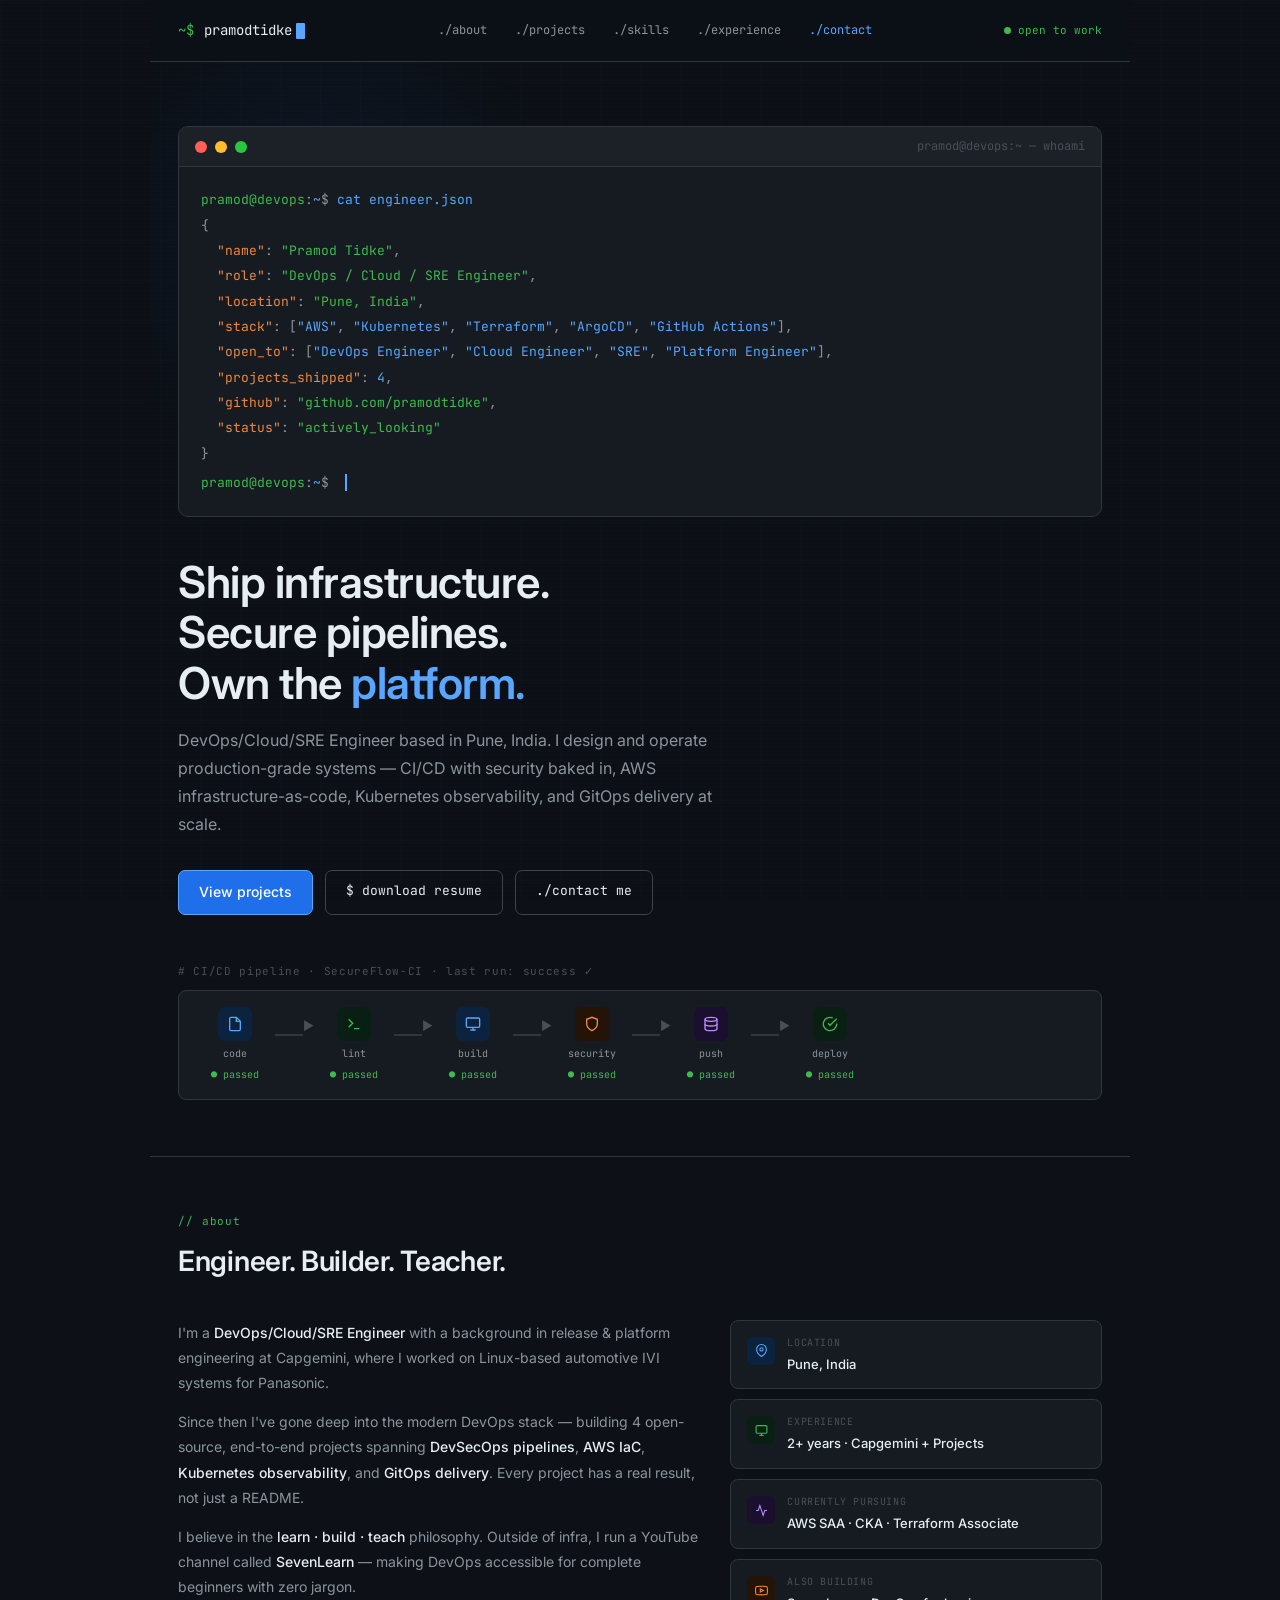
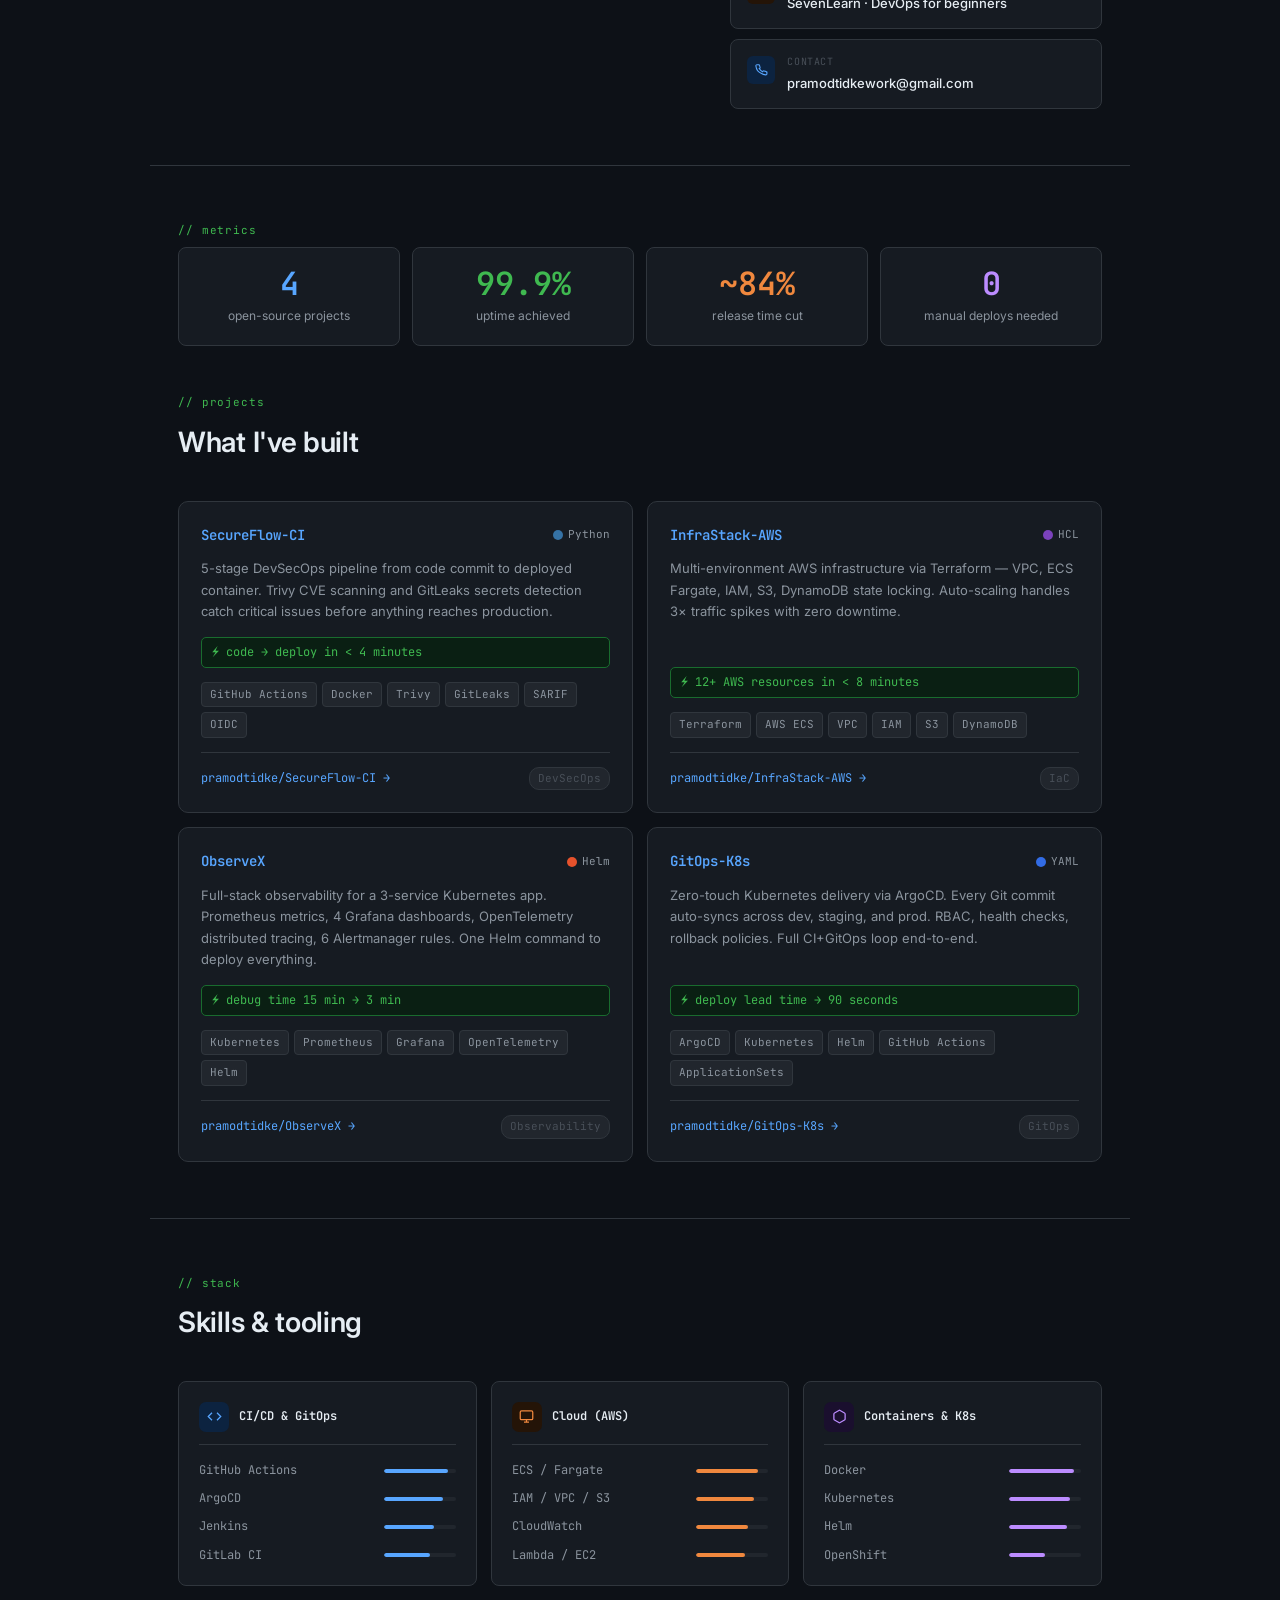
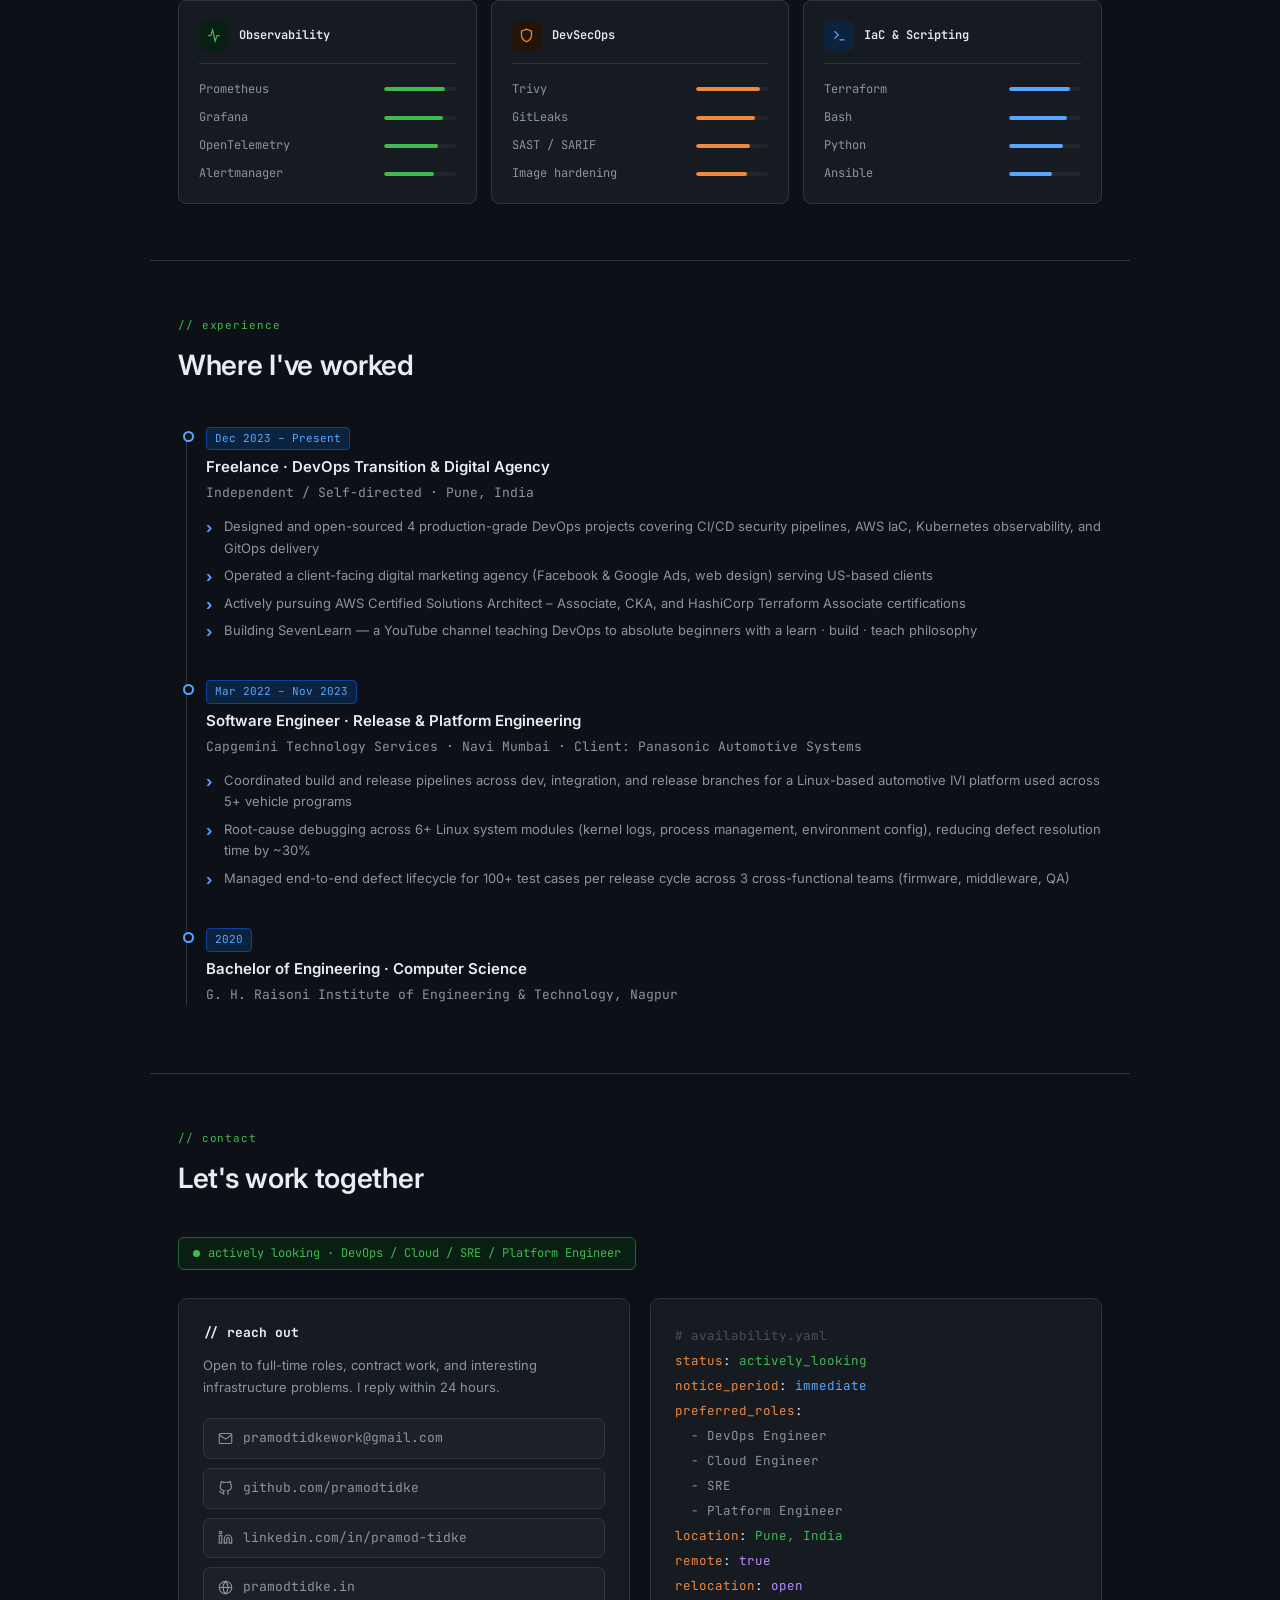
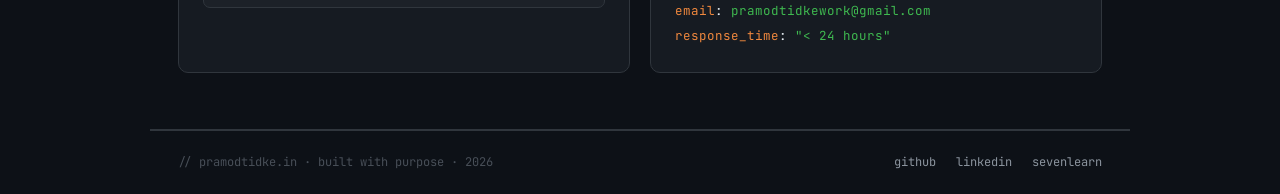
==== index.html @ 61c963f6 "first commit" ====
<!DOCTYPE html>
<html lang="en">
<head>
<meta charset="UTF-8"/>
<meta name="viewport" content="width=device-width, initial-scale=1.0"/>
<title>Pramod Tidke · DevOps / Cloud / SRE Engineer</title>
<meta name="description" content="DevOps Engineer based in Pune, India. Building production-grade CI/CD pipelines, AWS infrastructure, Kubernetes platforms, and GitOps delivery systems."/>
<meta property="og:title" content="Pramod Tidke · DevOps / Cloud / SRE Engineer"/>
<meta property="og:description" content="4 open-source projects. AWS · Kubernetes · Terraform · GitHub Actions · ArgoCD."/>
<meta property="og:url" content="https://pramodtidke.in"/>
<link rel="preconnect" href="https://fonts.googleapis.com"/>
<link rel="preconnect" href="https://fonts.gstatic.com" crossorigin/>
<link href="https://fonts.googleapis.com/css2?family=JetBrains+Mono:ital,wght@0,300;0,400;0,500;0,600;0,700;1,400&family=Inter:wght@300;400;500;600&display=swap" rel="stylesheet"/>
<style>
:root {
  --bg:       #0D1117;
  --bg2:      #161B22;
  --bg3:      #1C2128;
  --bg4:      #21262D;
  --bg5:      #2D333B;
  --border:   #30363D;
  --border2:  #3D444D;
  --border3:  #484F58;
  --text:     #E6EDF3;
  --text2:    #8B949E;
  --text3:    #484F58;
  --blue:     #58A6FF;
  --blue2:    #1F6FEB;
  --blue3:    #0D419D;
  --blue-bg:  #0C2340;
  --green:    #3FB950;
  --green2:   #196C2E;
  --green-bg: #0A1F13;
  --orange:   #F0883E;
  --orange2:  #B46617;
  --orange-bg:#241407;
  --purple:   #BC8CFF;
  --purple2:  #6E40C9;
  --purple-bg:#1A0F2E;
  --red:      #F85149;
  --mono: 'JetBrains Mono', monospace;
  --sans: 'Inter', sans-serif;
}

*, *::before, *::after { box-sizing: border-box; margin: 0; padding: 0; }

html { scroll-behavior: smooth; }

body {
  font-family: var(--sans);
  background: var(--bg);
  color: var(--text);
  line-height: 1.6;
  overflow-x: hidden;
}

/* ── SCROLLBAR ── */
::-webkit-scrollbar { width: 6px; }
::-webkit-scrollbar-track { background: var(--bg); }
::-webkit-scrollbar-thumb { background: var(--border2); border-radius: 3px; }

/* ── GRID NOISE OVERLAY ── */
body::before {
  content: '';
  position: fixed;
  inset: 0;
  background-image:
    linear-gradient(rgba(88,166,255,0.02) 1px, transparent 1px),
    linear-gradient(90deg, rgba(88,166,255,0.02) 1px, transparent 1px);
  background-size: 40px 40px;
  pointer-events: none;
  z-index: 0;
}

/* ── SCANLINES ── */
body::after {
  content: '';
  position: fixed;
  inset: 0;
  background: repeating-linear-gradient(
    0deg,
    transparent,
    transparent 2px,
    rgba(0,0,0,0.03) 2px,
    rgba(0,0,0,0.03) 4px
  );
  pointer-events: none;
  z-index: 0;
}

.site {
  max-width: 980px;
  margin: 0 auto;
  position: relative;
  z-index: 1;
}

/* ══════════════════════════════════
   NAV
══════════════════════════════════ */
.nav {
  display: flex;
  justify-content: space-between;
  align-items: center;
  padding: 14px 28px;
  border-bottom: 1px solid var(--border);
  background: rgba(13,17,23,0.92);
  backdrop-filter: blur(12px);
  position: sticky;
  top: 0;
  z-index: 100;
}

.nav-logo {
  font-family: var(--mono);
  font-size: 14px;
  color: var(--text);
  display: flex;
  align-items: center;
  gap: 2px;
}
.nav-logo .prompt { color: var(--green); }
.nav-logo .cursor {
  display: inline-block;
  width: 9px; height: 16px;
  background: var(--blue);
  animation: blink 1.1s step-end infinite;
  margin-left: 2px;
  border-radius: 1px;
}
@keyframes blink { 0%,100%{opacity:1} 50%{opacity:0} }

.nav-links { display: flex; gap: 2px; }
.nav-link {
  font-family: var(--mono);
  font-size: 12px;
  color: var(--text2);
  padding: 6px 12px;
  border-radius: 6px;
  text-decoration: none;
  border: 1px solid transparent;
  transition: all 0.2s;
}
.nav-link:hover { color: var(--text); border-color: var(--border); background: var(--bg3); }

.nav-status {
  display: flex;
  align-items: center;
  gap: 7px;
  font-family: var(--mono);
  font-size: 11px;
  color: var(--green);
}
.status-dot {
  width: 7px; height: 7px;
  border-radius: 50%;
  background: var(--green);
  animation: pulse-green 2s ease-in-out infinite;
}
@keyframes pulse-green {
  0%,100% { box-shadow: 0 0 0 0 rgba(63,185,80,0.5); }
  50% { box-shadow: 0 0 0 5px rgba(63,185,80,0); }
}

/* ══════════════════════════════════
   HERO
══════════════════════════════════ */
.hero {
  padding: 64px 28px 56px;
  border-bottom: 1px solid var(--border);
  position: relative;
  overflow: hidden;
}

/* Glow blob behind hero */
.hero::before {
  content: '';
  position: absolute;
  top: -80px; left: -80px;
  width: 500px; height: 500px;
  background: radial-gradient(circle, rgba(31,111,235,0.07) 0%, transparent 70%);
  pointer-events: none;
}

.hero-terminal {
  background: var(--bg2);
  border: 1px solid var(--border);
  border-radius: 10px;
  margin-bottom: 40px;
  overflow: hidden;
  opacity: 0;
  transform: translateY(20px);
  animation: fade-up 0.6s ease 0.2s forwards;
}
.terminal-bar {
  display: flex;
  align-items: center;
  gap: 8px;
  padding: 10px 16px;
  background: var(--bg3);
  border-bottom: 1px solid var(--border);
  user-select: none;
}
.t-dot { width: 12px; height: 12px; border-radius: 50%; }
.terminal-title {
  font-family: var(--mono);
  font-size: 12px;
  color: var(--text3);
  margin-left: auto;
}
.terminal-body {
  padding: 20px 22px;
  font-family: var(--mono);
  font-size: 13px;
  line-height: 1.95;
}
.t-line { opacity: 0; animation: type-in 0.01s ease forwards; }
.t-prompt { color: var(--green); }
.t-cmd    { color: var(--blue); }
.t-key    { color: var(--orange); }
.t-val    { color: var(--purple); }
.t-str    { color: var(--green); }
.t-str2   { color: var(--blue); }
.t-brace  { color: var(--text2); }
.t-comment{ color: var(--text3); }

@keyframes type-in { to { opacity: 1; } }

/* stagger each terminal line */
.t-line:nth-child(1)  { animation-delay: 0.8s; }
.t-line:nth-child(2)  { animation-delay: 1.0s; }
.t-line:nth-child(3)  { animation-delay: 1.15s; }
.t-line:nth-child(4)  { animation-delay: 1.3s; }
.t-line:nth-child(5)  { animation-delay: 1.45s; }
.t-line:nth-child(6)  { animation-delay: 1.6s; }
.t-line:nth-child(7)  { animation-delay: 1.75s; }
.t-line:nth-child(8)  { animation-delay: 1.9s; }
.t-line:nth-child(9)  { animation-delay: 2.05s; }
.t-line:nth-child(10) { animation-delay: 2.2s; }
.t-line:nth-child(11) { animation-delay: 2.35s; }
.t-line:nth-child(12) { animation-delay: 2.5s; }
.t-line:nth-child(13) { animation-delay: 2.65s; }

.hero-headline {
  font-size: 44px;
  font-weight: 600;
  line-height: 1.15;
  margin-bottom: 18px;
  color: var(--text);
  opacity: 0;
  transform: translateY(16px);
  animation: fade-up 0.6s ease 0.5s forwards;
  letter-spacing: -0.5px;
}
.hero-headline .hl { color: var(--blue); }
.hero-headline .hl2 { color: var(--green); }

.hero-sub {
  font-size: 16px;
  color: var(--text2);
  max-width: 540px;
  margin-bottom: 32px;
  line-height: 1.75;
  opacity: 0;
  animation: fade-up 0.6s ease 0.7s forwards;
}

.hero-btns {
  display: flex;
  gap: 12px;
  flex-wrap: wrap;
  margin-bottom: 48px;
  opacity: 0;
  animation: fade-up 0.6s ease 0.9s forwards;
}
.btn-primary {
  background: var(--blue2);
  color: #fff;
  border: 1px solid var(--blue);
  padding: 10px 20px;
  border-radius: 7px;
  font-size: 14px;
  font-weight: 500;
  cursor: pointer;
  transition: all 0.2s;
  text-decoration: none;
  font-family: var(--sans);
}
.btn-primary:hover { background: #388BFD; transform: translateY(-1px); }

.btn-outline {
  background: transparent;
  color: var(--text);
  border: 1px solid var(--border2);
  padding: 10px 20px;
  border-radius: 7px;
  font-size: 13px;
  cursor: pointer;
  font-family: var(--mono);
  transition: all 0.2s;
  text-decoration: none;
}
.btn-outline:hover { border-color: var(--blue); color: var(--blue); transform: translateY(-1px); }

/* ── PIPELINE ANIMATION ── */
.pipeline-wrap {
  opacity: 0;
  animation: fade-up 0.6s ease 1.1s forwards;
}
.pipeline-label {
  font-family: var(--mono);
  font-size: 11px;
  color: var(--text3);
  margin-bottom: 10px;
  letter-spacing: 0.06em;
}
.pipeline {
  display: flex;
  align-items: center;
  background: var(--bg2);
  border: 1px solid var(--border);
  border-radius: 8px;
  padding: 16px 20px;
  overflow-x: auto;
  gap: 0;
}
.pipe-stage {
  display: flex;
  flex-direction: column;
  align-items: center;
  gap: 5px;
  min-width: 72px;
}
.pipe-icon {
  width: 34px; height: 34px;
  border-radius: 7px;
  display: flex;
  align-items: center;
  justify-content: center;
  position: relative;
}
.pipe-icon svg { width: 16px; height: 16px; }
.pipe-label { font-size: 10px; color: var(--text2); font-family: var(--mono); }
.pipe-status { font-size: 10px; font-family: var(--mono); }
.s-pass { color: var(--green); }
.s-run  { color: var(--orange); }

.pipe-connector {
  display: flex;
  align-items: center;
  padding-bottom: 20px;
  padding: 0 4px 20px;
  flex-shrink: 0;
}
.pipe-line {
  height: 2px;
  width: 28px;
  background: var(--border);
  position: relative;
  overflow: hidden;
}
.pipe-line::after {
  content: '';
  position: absolute;
  inset: 0;
  background: linear-gradient(90deg, transparent, var(--green), transparent);
  transform: translateX(-100%);
  animation: flow 2.5s ease-in-out infinite;
}
.pipe-line:nth-child(1)::after { animation-delay: 0s; }
@keyframes flow { 0%{transform:translateX(-100%)} 100%{transform:translateX(100%)} }

.pipe-arrow {
  color: var(--text3);
  font-size: 12px;
  flex-shrink: 0;
  padding-bottom: 20px;
}

/* ══════════════════════════════════
   SECTIONS
══════════════════════════════════ */
.section {
  padding: 56px 28px;
  border-bottom: 1px solid var(--border);
}

.section-eyebrow {
  font-family: var(--mono);
  font-size: 11px;
  color: var(--green);
  margin-bottom: 8px;
  letter-spacing: 0.08em;
}
.section-title {
  font-size: 28px;
  font-weight: 600;
  color: var(--text);
  margin-bottom: 36px;
  letter-spacing: -0.3px;
}

/* ── REVEAL ANIMATION ── */
.reveal {
  opacity: 0;
  transform: translateY(24px);
  transition: opacity 0.55s ease, transform 0.55s ease;
}
.reveal.visible {
  opacity: 1;
  transform: none;
}
.reveal-delay-1 { transition-delay: 0.08s; }
.reveal-delay-2 { transition-delay: 0.16s; }
.reveal-delay-3 { transition-delay: 0.24s; }
.reveal-delay-4 { transition-delay: 0.32s; }

/* ══════════════════════════════════
   STATS
══════════════════════════════════ */
.infra-stats {
  display: grid;
  grid-template-columns: repeat(4,1fr);
  gap: 12px;
  margin-bottom: 48px;
}
.istat {
  background: var(--bg2);
  border: 1px solid var(--border);
  border-radius: 8px;
  padding: 20px 16px;
  text-align: center;
  transition: border-color 0.2s, transform 0.2s;
  cursor: default;
}
.istat:hover { border-color: var(--border2); transform: translateY(-2px); }
.istat-num {
  font-family: var(--mono);
  font-size: 32px;
  font-weight: 600;
  color: var(--blue);
  display: block;
  line-height: 1;
  margin-bottom: 6px;
}
.istat-label {
  font-size: 12px;
  color: var(--text2);
}

/* ══════════════════════════════════
   PROJECTS
══════════════════════════════════ */
.projects-grid {
  display: grid;
  grid-template-columns: 1fr 1fr;
  gap: 14px;
}
.proj-card {
  background: var(--bg2);
  border: 1px solid var(--border);
  border-radius: 10px;
  padding: 22px;
  transition: border-color 0.2s, transform 0.2s, background 0.2s;
  display: flex;
  flex-direction: column;
  position: relative;
  overflow: hidden;
}
.proj-card::before {
  content: '';
  position: absolute;
  top: 0; left: 0; right: 0;
  height: 2px;
  background: linear-gradient(90deg, var(--blue2), var(--blue));
  transform: scaleX(0);
  transform-origin: left;
  transition: transform 0.3s ease;
}
.proj-card:hover { border-color: var(--border2); transform: translateY(-3px); background: var(--bg3); }
.proj-card:hover::before { transform: scaleX(1); }

.proj-header {
  display: flex;
  justify-content: space-between;
  align-items: center;
  margin-bottom: 12px;
}
.proj-name {
  font-family: var(--mono);
  font-size: 14px;
  font-weight: 600;
  color: var(--blue);
}
.proj-lang {
  display: flex;
  align-items: center;
  gap: 5px;
  font-size: 11px;
  color: var(--text2);
  font-family: var(--mono);
}
.lang-dot { width: 10px; height: 10px; border-radius: 50%; }

.proj-desc {
  font-size: 13px;
  color: var(--text2);
  line-height: 1.65;
  margin-bottom: 14px;
  flex: 1;
}
.proj-metric {
  font-family: var(--mono);
  font-size: 12px;
  color: var(--green);
  background: var(--green-bg);
  padding: 5px 10px;
  border-radius: 5px;
  display: inline-block;
  margin-bottom: 14px;
  border: 1px solid var(--green2);
}
.proj-tags {
  display: flex;
  flex-wrap: wrap;
  gap: 5px;
  margin-bottom: 14px;
}
.proj-tag {
  font-size: 11px;
  color: var(--text2);
  background: var(--bg4);
  padding: 3px 8px;
  border-radius: 4px;
  border: 1px solid var(--border);
  font-family: var(--mono);
  transition: border-color 0.15s, color 0.15s;
}
.proj-card:hover .proj-tag { border-color: var(--border2); }

.proj-footer {
  display: flex;
  justify-content: space-between;
  align-items: center;
  padding-top: 14px;
  border-top: 1px solid var(--border);
  margin-top: auto;
}
.proj-link {
  font-size: 12px;
  color: var(--blue);
  text-decoration: none;
  font-family: var(--mono);
  transition: color 0.15s;
}
.proj-link:hover { color: #79C0FF; }
.proj-badge {
  font-size: 11px;
  color: var(--text3);
  font-family: var(--mono);
  background: var(--bg4);
  padding: 2px 8px;
  border-radius: 10px;
  border: 1px solid var(--border);
}

/* ══════════════════════════════════
   SKILLS
══════════════════════════════════ */
.skills-grid {
  display: grid;
  grid-template-columns: repeat(3, 1fr);
  gap: 14px;
}
.skill-cat {
  background: var(--bg2);
  border: 1px solid var(--border);
  border-radius: 8px;
  padding: 20px;
  transition: border-color 0.2s;
}
.skill-cat:hover { border-color: var(--border2); }

.skill-cat-header {
  display: flex;
  align-items: center;
  gap: 10px;
  margin-bottom: 16px;
  padding-bottom: 12px;
  border-bottom: 1px solid var(--border);
}
.skill-cat-icon {
  width: 30px; height: 30px;
  border-radius: 7px;
  display: flex;
  align-items: center;
  justify-content: center;
  flex-shrink: 0;
}
.skill-cat-icon svg { width: 15px; height: 15px; }
.skill-cat-name {
  font-family: var(--mono);
  font-size: 12px;
  font-weight: 600;
  color: var(--text);
}

.skill-items { display: flex; flex-direction: column; gap: 9px; }
.skill-item { display: flex; align-items: center; gap: 10px; }
.skill-name {
  font-family: var(--mono);
  font-size: 12px;
  color: var(--text2);
  flex: 1;
  white-space: nowrap;
  overflow: hidden;
  text-overflow: ellipsis;
}
.skill-bar-wrap {
  width: 72px;
  height: 4px;
  background: var(--bg4);
  border-radius: 2px;
  overflow: hidden;
  flex-shrink: 0;
}
.skill-bar {
  height: 100%;
  border-radius: 2px;
  width: 0;
  transition: width 1.2s ease;
}
.skill-bar.animated { /* width set by JS */ }

/* ══════════════════════════════════
   EXPERIENCE
══════════════════════════════════ */
.exp-timeline {
  position: relative;
  padding-left: 28px;
}
.exp-timeline::before {
  content: '';
  position: absolute;
  left: 8px; top: 8px; bottom: 0;
  width: 1px;
  background: var(--border);
}
.exp-item {
  position: relative;
  margin-bottom: 36px;
}
.exp-item:last-child { margin-bottom: 0; }
.exp-item::before {
  content: '';
  position: absolute;
  left: -23px; top: 7px;
  width: 11px; height: 11px;
  border-radius: 50%;
  border: 2px solid var(--blue);
  background: var(--bg);
  transition: background 0.2s, box-shadow 0.2s;
}
.exp-item:hover::before {
  background: var(--blue);
  box-shadow: 0 0 10px rgba(88,166,255,0.4);
}

.exp-date {
  font-family: var(--mono);
  font-size: 11px;
  color: var(--blue);
  margin-bottom: 5px;
  display: inline-block;
  background: var(--blue-bg);
  padding: 2px 8px;
  border-radius: 4px;
  border: 1px solid var(--blue3);
}
.exp-role {
  font-size: 15px;
  font-weight: 600;
  color: var(--text);
  margin-bottom: 4px;
}
.exp-company {
  font-size: 13px;
  color: var(--text2);
  margin-bottom: 12px;
  font-family: var(--mono);
}
.exp-bullets { list-style: none; display: flex; flex-direction: column; gap: 6px; }
.exp-bullets li {
  font-size: 13px;
  color: var(--text2);
  padding-left: 18px;
  position: relative;
  line-height: 1.65;
}
.exp-bullets li::before {
  content: '›';
  position: absolute;
  left: 0;
  color: var(--blue);
  font-weight: 700;
  font-size: 15px;
}

/* ══════════════════════════════════
   ABOUT
══════════════════════════════════ */
.about-grid {
  display: grid;
  grid-template-columns: 1.4fr 1fr;
  gap: 32px;
  align-items: start;
}
.about-text {
  font-size: 14px;
  color: var(--text2);
  line-height: 1.8;
}
.about-text p { margin-bottom: 14px; }
.about-text strong { color: var(--text); font-weight: 500; }

.about-cards { display: flex; flex-direction: column; gap: 10px; }
.about-card {
  background: var(--bg2);
  border: 1px solid var(--border);
  border-radius: 8px;
  padding: 14px 16px;
  display: flex;
  align-items: flex-start;
  gap: 12px;
  transition: border-color 0.2s, transform 0.2s;
}
.about-card:hover { border-color: var(--border2); transform: translateX(3px); }
.about-card-icon {
  width: 28px; height: 28px;
  border-radius: 6px;
  display: flex;
  align-items: center;
  justify-content: center;
  flex-shrink: 0;
  margin-top: 2px;
}
.about-card-icon svg { width: 13px; height: 13px; }
.about-card-label {
  font-family: var(--mono);
  font-size: 10px;
  color: var(--text3);
  margin-bottom: 3px;
  text-transform: uppercase;
  letter-spacing: 0.06em;
}
.about-card-val {
  font-size: 13px;
  font-weight: 500;
  color: var(--text);
}

/* ══════════════════════════════════
   CONTACT
══════════════════════════════════ */
.contact-grid {
  display: grid;
  grid-template-columns: 1fr 1fr;
  gap: 20px;
}
.contact-card {
  background: var(--bg2);
  border: 1px solid var(--border);
  border-radius: 10px;
  padding: 24px;
}
.contact-card h3 {
  font-family: var(--mono);
  font-size: 13px;
  color: var(--text);
  margin-bottom: 10px;
}
.contact-card p {
  font-size: 13px;
  color: var(--text2);
  line-height: 1.7;
  margin-bottom: 20px;
}
.contact-links { display: flex; flex-direction: column; gap: 9px; }
.clink {
  display: flex;
  align-items: center;
  gap: 10px;
  font-size: 13px;
  color: var(--text2);
  text-decoration: none;
  padding: 9px 14px;
  background: var(--bg3);
  border-radius: 7px;
  border: 1px solid var(--border);
  font-family: var(--mono);
  transition: all 0.2s;
}
.clink:hover { color: var(--text); border-color: var(--border2); background: var(--bg4); transform: translateX(3px); }
.clink svg { width: 15px; height: 15px; flex-shrink: 0; }

.yaml-card {
  font-family: var(--mono);
  font-size: 12.5px;
  line-height: 2;
}
.yaml-comment { color: var(--text3); }
.yaml-key     { color: var(--orange); }
.yaml-str     { color: var(--green); }
.yaml-bool    { color: var(--purple); }
.yaml-num     { color: var(--blue); }
.yaml-arr     { color: var(--text2); }

.open-badge {
  display: inline-flex;
  align-items: center;
  gap: 8px;
  background: var(--green-bg);
  border: 1px solid var(--green2);
  color: var(--green);
  font-family: var(--mono);
  font-size: 12px;
  padding: 6px 14px;
  border-radius: 6px;
  margin-bottom: 28px;
}

/* ══════════════════════════════════
   FOOTER
══════════════════════════════════ */
.footer {
  padding: 22px 28px;
  display: flex;
  justify-content: space-between;
  align-items: center;
  border-top: 1px solid var(--border);
}
.footer-text { font-family: var(--mono); font-size: 12px; color: var(--text3); }
.footer-links { display: flex; gap: 20px; }
.footer-links a {
  font-family: var(--mono);
  font-size: 12px;
  color: var(--text2);
  text-decoration: none;
  transition: color 0.15s;
}
.footer-links a:hover { color: var(--blue); }

/* ══════════════════════════════════
   ANIMATIONS
══════════════════════════════════ */
@keyframes fade-up {
  from { opacity: 0; transform: translateY(20px); }
  to   { opacity: 1; transform: translateY(0); }
}

/* ══════════════════════════════════
   RESPONSIVE
══════════════════════════════════ */
@media (max-width: 768px) {
  .nav-links { display: none; }
  .hero-headline { font-size: 30px; }
  .projects-grid { grid-template-columns: 1fr; }
  .skills-grid { grid-template-columns: 1fr 1fr; }
  .infra-stats { grid-template-columns: 1fr 1fr; }
  .about-grid { grid-template-columns: 1fr; }
  .contact-grid { grid-template-columns: 1fr; }
  .pipeline { gap: 0; }
}
@media (max-width: 480px) {
  .skills-grid { grid-template-columns: 1fr; }
  .infra-stats { grid-template-columns: 1fr 1fr; }
  .hero { padding: 40px 18px 40px; }
  .section { padding: 40px 18px; }
  .nav { padding: 12px 18px; }
}
</style>
</head>
<body>
<div class="site">

<!-- ═══ NAV ═══ -->
<nav class="nav">
  <div class="nav-logo">
    <span class="prompt">~$</span>&nbsp;pramodtidke<span class="cursor"></span>
  </div>
  <div class="nav-links">
    <a class="nav-link" href="#about">./about</a>
    <a class="nav-link" href="#projects">./projects</a>
    <a class="nav-link" href="#skills">./skills</a>
    <a class="nav-link" href="#experience">./experience</a>
    <a class="nav-link" href="#contact">./contact</a>
  </div>
  <div class="nav-status">
    <div class="status-dot"></div>
    open to work
  </div>
</nav>

<!-- ═══ HERO ═══ -->
<section class="hero">
  <div class="hero-terminal">
    <div class="terminal-bar">
      <div class="t-dot" style="background:#FF5F57"></div>
      <div class="t-dot" style="background:#FFBD2E"></div>
      <div class="t-dot" style="background:#28C840"></div>
      <span class="terminal-title">pramod@devops:~ — whoami</span>
    </div>
    <div class="terminal-body">
      <div class="t-line"><span class="t-prompt">pramod@devops</span><span style="color:var(--text2)">:</span><span style="color:var(--blue)">~</span><span style="color:var(--text2)">$ </span><span class="t-cmd">cat engineer.json</span></div>
      <div class="t-line"><span class="t-brace">{</span></div>
      <div class="t-line">&nbsp;&nbsp;<span class="t-key">"name"</span><span class="t-brace">: </span><span class="t-str">"Pramod Tidke"</span><span class="t-brace">,</span></div>
      <div class="t-line">&nbsp;&nbsp;<span class="t-key">"role"</span><span class="t-brace">: </span><span class="t-str">"DevOps / Cloud / SRE Engineer"</span><span class="t-brace">,</span></div>
      <div class="t-line">&nbsp;&nbsp;<span class="t-key">"location"</span><span class="t-brace">: </span><span class="t-str">"Pune, India"</span><span class="t-brace">,</span></div>
      <div class="t-line">&nbsp;&nbsp;<span class="t-key">"stack"</span><span class="t-brace">: [</span><span class="t-str2">"AWS"</span><span class="t-brace">, </span><span class="t-str2">"Kubernetes"</span><span class="t-brace">, </span><span class="t-str2">"Terraform"</span><span class="t-brace">, </span><span class="t-str2">"ArgoCD"</span><span class="t-brace">, </span><span class="t-str2">"GitHub Actions"</span><span class="t-brace">],</span></div>
      <div class="t-line">&nbsp;&nbsp;<span class="t-key">"open_to"</span><span class="t-brace">: [</span><span class="t-str2">"DevOps Engineer"</span><span class="t-brace">, </span><span class="t-str2">"Cloud Engineer"</span><span class="t-brace">, </span><span class="t-str2">"SRE"</span><span class="t-brace">, </span><span class="t-str2">"Platform Engineer"</span><span class="t-brace">],</span></div>
      <div class="t-line">&nbsp;&nbsp;<span class="t-key">"projects_shipped"</span><span class="t-brace">: </span><span style="color:var(--blue)">4</span><span class="t-brace">,</span></div>
      <div class="t-line">&nbsp;&nbsp;<span class="t-key">"github"</span><span class="t-brace">: </span><span class="t-str">"github.com/pramodtidke"</span><span class="t-brace">,</span></div>
      <div class="t-line">&nbsp;&nbsp;<span class="t-key">"status"</span><span class="t-brace">: </span><span class="t-str" style="color:var(--green)">"actively_looking"</span></div>
      <div class="t-line"><span class="t-brace">}</span></div>
      <div class="t-line" style="margin-top:4px"><span class="t-prompt">pramod@devops</span><span style="color:var(--text2)">:</span><span style="color:var(--blue)">~</span><span style="color:var(--text2)">$ </span><span class="t-cmd" id="typed-cmd"></span><span class="t-cmd" style="animation: blink 1s step-end infinite; border-right: 2px solid var(--blue);">&nbsp;</span></div>
    </div>
  </div>

  <h1 class="hero-headline">
    Ship infrastructure.<br>
    Secure pipelines.<br>
    Own the <span class="hl">platform.</span>
  </h1>
  <p class="hero-sub">
    DevOps/Cloud/SRE Engineer based in Pune, India. I design and operate production-grade systems — CI/CD with security baked in, AWS infrastructure-as-code, Kubernetes observability, and GitOps delivery at scale.
  </p>
  <div class="hero-btns">
    <a class="btn-primary" href="#projects">View projects</a>
    <a class="btn-outline" href="pramod_tidke_resume.pdf" download>$ download resume</a>
    <a class="btn-outline" href="#contact">./contact me</a>
  </div>

  <div class="pipeline-wrap">
    <div class="pipeline-label"># CI/CD pipeline · SecureFlow-CI · last run: success ✓</div>
    <div class="pipeline">
      <div class="pipe-stage">
        <div class="pipe-icon" style="background:var(--blue-bg)">
          <svg viewBox="0 0 24 24" fill="none" stroke="#58A6FF" stroke-width="2"><path d="M14 2H6a2 2 0 0 0-2 2v16a2 2 0 0 0 2 2h12a2 2 0 0 0 2-2V8z"/><polyline points="14 2 14 8 20 8"/></svg>
        </div>
        <span class="pipe-label">code</span>
        <span class="pipe-status s-pass">● passed</span>
      </div>
      <div class="pipe-connector"><div class="pipe-line"></div><span class="pipe-arrow">▶</span></div>
      <div class="pipe-stage">
        <div class="pipe-icon" style="background:var(--green-bg)">
          <svg viewBox="0 0 24 24" fill="none" stroke="#3FB950" stroke-width="2"><polyline points="4 17 10 11 4 5"/><line x1="12" y1="19" x2="20" y2="19"/></svg>
        </div>
        <span class="pipe-label">lint</span>
        <span class="pipe-status s-pass">● passed</span>
      </div>
      <div class="pipe-connector"><div class="pipe-line"></div><span class="pipe-arrow">▶</span></div>
      <div class="pipe-stage">
        <div class="pipe-icon" style="background:var(--blue-bg)">
          <svg viewBox="0 0 24 24" fill="none" stroke="#58A6FF" stroke-width="2"><rect x="2" y="3" width="20" height="14" rx="2"/><path d="M8 21h8M12 17v4"/></svg>
        </div>
        <span class="pipe-label">build</span>
        <span class="pipe-status s-pass">● passed</span>
      </div>
      <div class="pipe-connector"><div class="pipe-line"></div><span class="pipe-arrow">▶</span></div>
      <div class="pipe-stage">
        <div class="pipe-icon" style="background:var(--orange-bg)">
          <svg viewBox="0 0 24 24" fill="none" stroke="#F0883E" stroke-width="2"><path d="M12 22s8-4 8-10V5l-8-3-8 3v7c0 6 8 10 8 10z"/></svg>
        </div>
        <span class="pipe-label">security</span>
        <span class="pipe-status s-pass">● passed</span>
      </div>
      <div class="pipe-connector"><div class="pipe-line"></div><span class="pipe-arrow">▶</span></div>
      <div class="pipe-stage">
        <div class="pipe-icon" style="background:var(--purple-bg)">
          <svg viewBox="0 0 24 24" fill="none" stroke="#BC8CFF" stroke-width="2"><ellipse cx="12" cy="5" rx="9" ry="3"/><path d="M21 12c0 1.66-4 3-9 3s-9-1.34-9-3"/><path d="M3 5v14c0 1.66 4 3 9 3s9-1.34 9-3V5"/></svg>
        </div>
        <span class="pipe-label">push</span>
        <span class="pipe-status s-pass">● passed</span>
      </div>
      <div class="pipe-connector"><div class="pipe-line"></div><span class="pipe-arrow">▶</span></div>
      <div class="pipe-stage">
        <div class="pipe-icon" style="background:var(--green-bg)">
          <svg viewBox="0 0 24 24" fill="none" stroke="#3FB950" stroke-width="2"><path d="M22 11.08V12a10 10 0 1 1-5.93-9.14"/><polyline points="22 4 12 14.01 9 11.01"/></svg>
        </div>
        <span class="pipe-label">deploy</span>
        <span class="pipe-status s-pass">● passed</span>
      </div>
    </div>
  </div>
</section>

<!-- ═══ ABOUT ═══ -->
<section class="section" id="about">
  <div class="section-eyebrow">// about</div>
  <div class="section-title">Engineer. Builder. Teacher.</div>
  <div class="about-grid">
    <div class="about-text reveal">
      <p>I'm a <strong>DevOps/Cloud/SRE Engineer</strong> with a background in release &amp; platform engineering at Capgemini, where I worked on Linux-based automotive IVI systems for Panasonic.</p>
      <p>Since then I've gone deep into the modern DevOps stack — building 4 open-source, end-to-end projects spanning <strong>DevSecOps pipelines</strong>, <strong>AWS IaC</strong>, <strong>Kubernetes observability</strong>, and <strong>GitOps delivery</strong>. Every project has a real result, not just a README.</p>
      <p>I believe in the <strong>learn · build · teach</strong> philosophy. Outside of infra, I run a YouTube channel called <strong>SevenLearn</strong> — making DevOps accessible for complete beginners with zero jargon.</p>
    </div>
    <div class="about-cards reveal reveal-delay-1">
      <div class="about-card">
        <div class="about-card-icon" style="background:var(--blue-bg)">
          <svg viewBox="0 0 24 24" fill="none" stroke="#58A6FF" stroke-width="2"><path d="M21 10c0 7-9 13-9 13s-9-6-9-13a9 9 0 0 1 18 0z"/><circle cx="12" cy="10" r="3"/></svg>
        </div>
        <div>
          <div class="about-card-label">Location</div>
          <div class="about-card-val">Pune, India</div>
        </div>
      </div>
      <div class="about-card">
        <div class="about-card-icon" style="background:var(--green-bg)">
          <svg viewBox="0 0 24 24" fill="none" stroke="#3FB950" stroke-width="2"><rect x="2" y="3" width="20" height="14" rx="2" ry="2"/><line x1="8" y1="21" x2="16" y2="21"/><line x1="12" y1="17" x2="12" y2="21"/></svg>
        </div>
        <div>
          <div class="about-card-label">Experience</div>
          <div class="about-card-val">2+ years · Capgemini + Projects</div>
        </div>
      </div>
      <div class="about-card">
        <div class="about-card-icon" style="background:var(--purple-bg)">
          <svg viewBox="0 0 24 24" fill="none" stroke="#BC8CFF" stroke-width="2"><polyline points="22 12 18 12 15 21 9 3 6 12 2 12"/></svg>
        </div>
        <div>
          <div class="about-card-label">Currently pursuing</div>
          <div class="about-card-val">AWS SAA · CKA · Terraform Associate</div>
        </div>
      </div>
      <div class="about-card">
        <div class="about-card-icon" style="background:var(--orange-bg)">
          <svg viewBox="0 0 24 24" fill="none" stroke="#F0883E" stroke-width="2"><path d="M22.54 6.42a2.78 2.78 0 0 0-1.95-1.95C18.88 4 12 4 12 4s-6.88 0-8.59.47A2.78 2.78 0 0 0 1.46 6.42 29 29 0 0 0 1 12a29 29 0 0 0 .46 5.58 2.78 2.78 0 0 0 1.95 1.95C5.12 20 12 20 12 20s6.88 0 8.59-.47a2.78 2.78 0 0 0 1.95-1.95A29 29 0 0 0 23 12a29 29 0 0 0-.46-5.58z"/><polygon points="9.75 15.02 15.5 12 9.75 8.98 9.75 15.02"/></svg>
        </div>
        <div>
          <div class="about-card-label">Also building</div>
          <div class="about-card-val">SevenLearn · DevOps for beginners</div>
        </div>
      </div>
      <div class="about-card">
        <div class="about-card-icon" style="background:var(--blue-bg)">
          <svg viewBox="0 0 24 24" fill="none" stroke="#58A6FF" stroke-width="2"><path d="M22 16.92v3a2 2 0 0 1-2.18 2 19.79 19.79 0 0 1-8.63-3.07A19.5 19.5 0 0 1 4.69 14a19.79 19.79 0 0 1-3.07-8.67A2 2 0 0 1 3.6 3.27h3a2 2 0 0 1 2 1.72 12.84 12.84 0 0 0 .7 2.81 2 2 0 0 1-.45 2.11L7.91 10.1a16 16 0 0 0 6 6l.9-.9a2 2 0 0 1 2.11-.45 12.84 12.84 0 0 0 2.81.7A2 2 0 0 1 21.4 17z"/></svg>
        </div>
        <div>
          <div class="about-card-label">Contact</div>
          <div class="about-card-val">pramodtidkework@gmail.com</div>
        </div>
      </div>
    </div>
  </div>
</section>

<!-- ═══ STATS + PROJECTS ═══ -->
<section class="section" id="projects">
  <div class="section-eyebrow">// metrics</div>
  <div class="infra-stats">
    <div class="istat reveal">
      <span class="istat-num" data-target="4">0</span>
      <div class="istat-label">open-source projects</div>
    </div>
    <div class="istat reveal reveal-delay-1">
      <span class="istat-num" style="color:var(--green)" data-target-text="99.9%">0%</span>
      <div class="istat-label">uptime achieved</div>
    </div>
    <div class="istat reveal reveal-delay-2">
      <span class="istat-num" style="color:var(--orange)" data-target-text="~84%">0%</span>
      <div class="istat-label">release time cut</div>
    </div>
    <div class="istat reveal reveal-delay-3">
      <span class="istat-num" style="color:var(--purple)" data-target="0">–</span>
      <div class="istat-label">manual deploys needed</div>
    </div>
  </div>

  <div class="section-eyebrow">// projects</div>
  <div class="section-title">What I've built</div>
  <div class="projects-grid">

    <div class="proj-card reveal">
      <div class="proj-header">
        <span class="proj-name">SecureFlow-CI</span>
        <span class="proj-lang"><span class="lang-dot" style="background:#3572A5"></span>Python</span>
      </div>
      <p class="proj-desc">5-stage DevSecOps pipeline from code commit to deployed container. Trivy CVE scanning and GitLeaks secrets detection catch critical issues before anything reaches production.</p>
      <div class="proj-metric">⚡ code → deploy in &lt; 4 minutes</div>
      <div class="proj-tags">
        <span class="proj-tag">GitHub Actions</span>
        <span class="proj-tag">Docker</span>
        <span class="proj-tag">Trivy</span>
        <span class="proj-tag">GitLeaks</span>
        <span class="proj-tag">SARIF</span>
        <span class="proj-tag">OIDC</span>
      </div>
      <div class="proj-footer">
        <a class="proj-link" href="https://github.com/pramodtidke/SecureFlow-CI" target="_blank">pramodtidke/SecureFlow-CI →</a>
        <span class="proj-badge">DevSecOps</span>
      </div>
    </div>

    <div class="proj-card reveal reveal-delay-1">
      <div class="proj-header">
        <span class="proj-name">InfraStack-AWS</span>
        <span class="proj-lang"><span class="lang-dot" style="background:#7B42BC"></span>HCL</span>
      </div>
      <p class="proj-desc">Multi-environment AWS infrastructure via Terraform — VPC, ECS Fargate, IAM, S3, DynamoDB state locking. Auto-scaling handles 3× traffic spikes with zero downtime.</p>
      <div class="proj-metric">⚡ 12+ AWS resources in &lt; 8 minutes</div>
      <div class="proj-tags">
        <span class="proj-tag">Terraform</span>
        <span class="proj-tag">AWS ECS</span>
        <span class="proj-tag">VPC</span>
        <span class="proj-tag">IAM</span>
        <span class="proj-tag">S3</span>
        <span class="proj-tag">DynamoDB</span>
      </div>
      <div class="proj-footer">
        <a class="proj-link" href="https://github.com/pramodtidke/InfraStack-AWS" target="_blank">pramodtidke/InfraStack-AWS →</a>
        <span class="proj-badge">IaC</span>
      </div>
    </div>

    <div class="proj-card reveal reveal-delay-2">
      <div class="proj-header">
        <span class="proj-name">ObserveX</span>
        <span class="proj-lang"><span class="lang-dot" style="background:#E6522C"></span>Helm</span>
      </div>
      <p class="proj-desc">Full-stack observability for a 3-service Kubernetes app. Prometheus metrics, 4 Grafana dashboards, OpenTelemetry distributed tracing, 6 Alertmanager rules. One Helm command to deploy everything.</p>
      <div class="proj-metric">⚡ debug time 15 min → 3 min</div>
      <div class="proj-tags">
        <span class="proj-tag">Kubernetes</span>
        <span class="proj-tag">Prometheus</span>
        <span class="proj-tag">Grafana</span>
        <span class="proj-tag">OpenTelemetry</span>
        <span class="proj-tag">Helm</span>
      </div>
      <div class="proj-footer">
        <a class="proj-link" href="https://github.com/pramodtidke/ObserveX" target="_blank">pramodtidke/ObserveX →</a>
        <span class="proj-badge">Observability</span>
      </div>
    </div>

    <div class="proj-card reveal reveal-delay-3">
      <div class="proj-header">
        <span class="proj-name">GitOps-K8s</span>
        <span class="proj-lang"><span class="lang-dot" style="background:#326CE5"></span>YAML</span>
      </div>
      <p class="proj-desc">Zero-touch Kubernetes delivery via ArgoCD. Every Git commit auto-syncs across dev, staging, and prod. RBAC, health checks, rollback policies. Full CI+GitOps loop end-to-end.</p>
      <div class="proj-metric">⚡ deploy lead time → 90 seconds</div>
      <div class="proj-tags">
        <span class="proj-tag">ArgoCD</span>
        <span class="proj-tag">Kubernetes</span>
        <span class="proj-tag">Helm</span>
        <span class="proj-tag">GitHub Actions</span>
        <span class="proj-tag">ApplicationSets</span>
      </div>
      <div class="proj-footer">
        <a class="proj-link" href="https://github.com/pramodtidke" target="_blank">pramodtidke/GitOps-K8s →</a>
        <span class="proj-badge">GitOps</span>
      </div>
    </div>

  </div>
</section>

<!-- ═══ SKILLS ═══ -->
<section class="section" id="skills">
  <div class="section-eyebrow">// stack</div>
  <div class="section-title">Skills &amp; tooling</div>
  <div class="skills-grid">

    <div class="skill-cat reveal">
      <div class="skill-cat-header">
        <div class="skill-cat-icon" style="background:var(--blue-bg)">
          <svg viewBox="0 0 24 24" fill="none" stroke="#58A6FF" stroke-width="2"><polyline points="16 18 22 12 16 6"/><polyline points="8 6 2 12 8 18"/></svg>
        </div>
        <span class="skill-cat-name">CI/CD &amp; GitOps</span>
      </div>
      <div class="skill-items">
        <div class="skill-item"><span class="skill-name">GitHub Actions</span><div class="skill-bar-wrap"><div class="skill-bar" style="background:#58A6FF" data-width="90"></div></div></div>
        <div class="skill-item"><span class="skill-name">ArgoCD</span><div class="skill-bar-wrap"><div class="skill-bar" style="background:#58A6FF" data-width="82"></div></div></div>
        <div class="skill-item"><span class="skill-name">Jenkins</span><div class="skill-bar-wrap"><div class="skill-bar" style="background:#58A6FF" data-width="70"></div></div></div>
        <div class="skill-item"><span class="skill-name">GitLab CI</span><div class="skill-bar-wrap"><div class="skill-bar" style="background:#58A6FF" data-width="65"></div></div></div>
      </div>
    </div>

    <div class="skill-cat reveal reveal-delay-1">
      <div class="skill-cat-header">
        <div class="skill-cat-icon" style="background:var(--orange-bg)">
          <svg viewBox="0 0 24 24" fill="none" stroke="#F0883E" stroke-width="2"><rect x="2" y="3" width="20" height="14" rx="2"/><path d="M8 21h8M12 17v4"/></svg>
        </div>
        <span class="skill-cat-name">Cloud (AWS)</span>
      </div>
      <div class="skill-items">
        <div class="skill-item"><span class="skill-name">ECS / Fargate</span><div class="skill-bar-wrap"><div class="skill-bar" style="background:#F0883E" data-width="85"></div></div></div>
        <div class="skill-item"><span class="skill-name">IAM / VPC / S3</span><div class="skill-bar-wrap"><div class="skill-bar" style="background:#F0883E" data-width="80"></div></div></div>
        <div class="skill-item"><span class="skill-name">CloudWatch</span><div class="skill-bar-wrap"><div class="skill-bar" style="background:#F0883E" data-width="72"></div></div></div>
        <div class="skill-item"><span class="skill-name">Lambda / EC2</span><div class="skill-bar-wrap"><div class="skill-bar" style="background:#F0883E" data-width="68"></div></div></div>
      </div>
    </div>

    <div class="skill-cat reveal reveal-delay-2">
      <div class="skill-cat-header">
        <div class="skill-cat-icon" style="background:var(--purple-bg)">
          <svg viewBox="0 0 24 24" fill="none" stroke="#BC8CFF" stroke-width="2"><path d="M21 16V8a2 2 0 0 0-1-1.73l-7-4a2 2 0 0 0-2 0l-7 4A2 2 0 0 0 3 8v8a2 2 0 0 0 1 1.73l7 4a2 2 0 0 0 2 0l7-4A2 2 0 0 0 21 16z"/></svg>
        </div>
        <span class="skill-cat-name">Containers &amp; K8s</span>
      </div>
      <div class="skill-items">
        <div class="skill-item"><span class="skill-name">Docker</span><div class="skill-bar-wrap"><div class="skill-bar" style="background:#BC8CFF" data-width="90"></div></div></div>
        <div class="skill-item"><span class="skill-name">Kubernetes</span><div class="skill-bar-wrap"><div class="skill-bar" style="background:#BC8CFF" data-width="85"></div></div></div>
        <div class="skill-item"><span class="skill-name">Helm</span><div class="skill-bar-wrap"><div class="skill-bar" style="background:#BC8CFF" data-width="80"></div></div></div>
        <div class="skill-item"><span class="skill-name">OpenShift</span><div class="skill-bar-wrap"><div class="skill-bar" style="background:#BC8CFF" data-width="50"></div></div></div>
      </div>
    </div>

    <div class="skill-cat reveal">
      <div class="skill-cat-header">
        <div class="skill-cat-icon" style="background:var(--green-bg)">
          <svg viewBox="0 0 24 24" fill="none" stroke="#3FB950" stroke-width="2"><path d="M2 12h4l3-9 4 18 3-9h4"/></svg>
        </div>
        <span class="skill-cat-name">Observability</span>
      </div>
      <div class="skill-items">
        <div class="skill-item"><span class="skill-name">Prometheus</span><div class="skill-bar-wrap"><div class="skill-bar" style="background:#3FB950" data-width="85"></div></div></div>
        <div class="skill-item"><span class="skill-name">Grafana</span><div class="skill-bar-wrap"><div class="skill-bar" style="background:#3FB950" data-width="82"></div></div></div>
        <div class="skill-item"><span class="skill-name">OpenTelemetry</span><div class="skill-bar-wrap"><div class="skill-bar" style="background:#3FB950" data-width="75"></div></div></div>
        <div class="skill-item"><span class="skill-name">Alertmanager</span><div class="skill-bar-wrap"><div class="skill-bar" style="background:#3FB950" data-width="70"></div></div></div>
      </div>
    </div>

    <div class="skill-cat reveal reveal-delay-1">
      <div class="skill-cat-header">
        <div class="skill-cat-icon" style="background:var(--orange-bg)">
          <svg viewBox="0 0 24 24" fill="none" stroke="#F0883E" stroke-width="2"><path d="M12 22s8-4 8-10V5l-8-3-8 3v7c0 6 8 10 8 10z"/></svg>
        </div>
        <span class="skill-cat-name">DevSecOps</span>
      </div>
      <div class="skill-items">
        <div class="skill-item"><span class="skill-name">Trivy</span><div class="skill-bar-wrap"><div class="skill-bar" style="background:#F0883E" data-width="88"></div></div></div>
        <div class="skill-item"><span class="skill-name">GitLeaks</span><div class="skill-bar-wrap"><div class="skill-bar" style="background:#F0883E" data-width="82"></div></div></div>
        <div class="skill-item"><span class="skill-name">SAST / SARIF</span><div class="skill-bar-wrap"><div class="skill-bar" style="background:#F0883E" data-width="75"></div></div></div>
        <div class="skill-item"><span class="skill-name">Image hardening</span><div class="skill-bar-wrap"><div class="skill-bar" style="background:#F0883E" data-width="70"></div></div></div>
      </div>
    </div>

    <div class="skill-cat reveal reveal-delay-2">
      <div class="skill-cat-header">
        <div class="skill-cat-icon" style="background:var(--blue-bg)">
          <svg viewBox="0 0 24 24" fill="none" stroke="#58A6FF" stroke-width="2"><polyline points="4 17 10 11 4 5"/><line x1="12" y1="19" x2="20" y2="19"/></svg>
        </div>
        <span class="skill-cat-name">IaC &amp; Scripting</span>
      </div>
      <div class="skill-items">
        <div class="skill-item"><span class="skill-name">Terraform</span><div class="skill-bar-wrap"><div class="skill-bar" style="background:#58A6FF" data-width="85"></div></div></div>
        <div class="skill-item"><span class="skill-name">Bash</span><div class="skill-bar-wrap"><div class="skill-bar" style="background:#58A6FF" data-width="80"></div></div></div>
        <div class="skill-item"><span class="skill-name">Python</span><div class="skill-bar-wrap"><div class="skill-bar" style="background:#58A6FF" data-width="75"></div></div></div>
        <div class="skill-item"><span class="skill-name">Ansible</span><div class="skill-bar-wrap"><div class="skill-bar" style="background:#58A6FF" data-width="60"></div></div></div>
      </div>
    </div>

  </div>
</section>

<!-- ═══ EXPERIENCE ═══ -->
<section class="section" id="experience">
  <div class="section-eyebrow">// experience</div>
  <div class="section-title">Where I've worked</div>
  <div class="exp-timeline">

    <div class="exp-item reveal">
      <div class="exp-date">Dec 2023 – Present</div>
      <div class="exp-role">Freelance · DevOps Transition &amp; Digital Agency</div>
      <div class="exp-company">Independent / Self-directed · Pune, India</div>
      <ul class="exp-bullets">
        <li>Designed and open-sourced 4 production-grade DevOps projects covering CI/CD security pipelines, AWS IaC, Kubernetes observability, and GitOps delivery</li>
        <li>Operated a client-facing digital marketing agency (Facebook &amp; Google Ads, web design) serving US-based clients</li>
        <li>Actively pursuing AWS Certified Solutions Architect – Associate, CKA, and HashiCorp Terraform Associate certifications</li>
        <li>Building SevenLearn — a YouTube channel teaching DevOps to absolute beginners with a learn · build · teach philosophy</li>
      </ul>
    </div>

    <div class="exp-item reveal reveal-delay-1">
      <div class="exp-date">Mar 2022 – Nov 2023</div>
      <div class="exp-role">Software Engineer · Release &amp; Platform Engineering</div>
      <div class="exp-company">Capgemini Technology Services · Navi Mumbai · Client: Panasonic Automotive Systems</div>
      <ul class="exp-bullets">
        <li>Coordinated build and release pipelines across dev, integration, and release branches for a Linux-based automotive IVI platform used across 5+ vehicle programs</li>
        <li>Root-cause debugging across 6+ Linux system modules (kernel logs, process management, environment config), reducing defect resolution time by ~30%</li>
        <li>Managed end-to-end defect lifecycle for 100+ test cases per release cycle across 3 cross-functional teams (firmware, middleware, QA)</li>
      </ul>
    </div>

    <div class="exp-item reveal reveal-delay-2">
      <div class="exp-date">2020</div>
      <div class="exp-role">Bachelor of Engineering · Computer Science</div>
      <div class="exp-company">G. H. Raisoni Institute of Engineering &amp; Technology, Nagpur</div>
    </div>

  </div>
</section>

<!-- ═══ CONTACT ═══ -->
<section class="section" id="contact">
  <div class="section-eyebrow">// contact</div>
  <div class="section-title">Let's work together</div>

  <div class="open-badge reveal">
    <div class="status-dot"></div>
    actively looking · DevOps / Cloud / SRE / Platform Engineer
  </div>

  <div class="contact-grid">
    <div class="contact-card reveal">
      <h3>// reach out</h3>
      <p>Open to full-time roles, contract work, and interesting infrastructure problems. I reply within 24 hours.</p>
      <div class="contact-links">
        <a class="clink" href="mailto:pramodtidkework@gmail.com">
          <svg viewBox="0 0 24 24" fill="none" stroke="currentColor" stroke-width="1.8"><path d="M4 4h16c1.1 0 2 .9 2 2v12c0 1.1-.9 2-2 2H4c-1.1 0-2-.9-2-2V6c0-1.1.9-2 2-2z"/><polyline points="22,6 12,13 2,6"/></svg>
          pramodtidkework@gmail.com
        </a>
        <a class="clink" href="https://github.com/pramodtidke" target="_blank">
          <svg viewBox="0 0 24 24" fill="none" stroke="currentColor" stroke-width="1.8"><path d="M9 19c-5 1.5-5-2.5-7-3m14 6v-3.87a3.37 3.37 0 0 0-.94-2.61c3.14-.35 6.44-1.54 6.44-7A5.44 5.44 0 0 0 20 4.77 5.07 5.07 0 0 0 19.91 1S18.73.65 16 2.48a13.38 13.38 0 0 0-7 0C6.27.65 5.09 1 5.09 1A5.07 5.07 0 0 0 5 4.77a5.44 5.44 0 0 0-1.5 3.78c0 5.42 3.3 6.61 6.44 7A3.37 3.37 0 0 0 9 18.13V22"/></svg>
          github.com/pramodtidke
        </a>
        <a class="clink" href="https://linkedin.com/in/pramod-tidke" target="_blank">
          <svg viewBox="0 0 24 24" fill="none" stroke="currentColor" stroke-width="1.8"><path d="M16 8a6 6 0 0 1 6 6v7h-4v-7a2 2 0 0 0-2-2 2 2 0 0 0-2 2v7h-4v-7a6 6 0 0 1 6-6z"/><rect x="2" y="9" width="4" height="12"/><circle cx="4" cy="4" r="2"/></svg>
          linkedin.com/in/pramod-tidke
        </a>
        <a class="clink" href="https://pramodtidke.in" target="_blank">
          <svg viewBox="0 0 24 24" fill="none" stroke="currentColor" stroke-width="1.8"><circle cx="12" cy="12" r="10"/><line x1="2" y1="12" x2="22" y2="12"/><path d="M12 2a15.3 15.3 0 0 1 4 10 15.3 15.3 0 0 1-4 10 15.3 15.3 0 0 1-4-10 15.3 15.3 0 0 1 4-10z"/></svg>
          pramodtidke.in
        </a>
      </div>
    </div>

    <div class="contact-card yaml-card reveal reveal-delay-1">
      <div class="yaml-comment"># availability.yaml</div>
      <div><span class="yaml-key">status</span>: <span class="yaml-str">actively_looking</span></div>
      <div><span class="yaml-key">notice_period</span>: <span class="yaml-num">immediate</span></div>
      <div><span class="yaml-key">preferred_roles</span>:</div>
      <div>&nbsp;&nbsp;<span class="yaml-arr">- DevOps Engineer</span></div>
      <div>&nbsp;&nbsp;<span class="yaml-arr">- Cloud Engineer</span></div>
      <div>&nbsp;&nbsp;<span class="yaml-arr">- SRE</span></div>
      <div>&nbsp;&nbsp;<span class="yaml-arr">- Platform Engineer</span></div>
      <div><span class="yaml-key">location</span>: <span class="yaml-str">Pune, India</span></div>
      <div><span class="yaml-key">remote</span>: <span class="yaml-bool">true</span></div>
      <div><span class="yaml-key">relocation</span>: <span class="yaml-bool">open</span></div>
      <div><span class="yaml-key">email</span>: <span class="yaml-str">pramodtidkework@gmail.com</span></div>
      <div><span class="yaml-key">response_time</span>: <span class="yaml-str">"&lt; 24 hours"</span></div>
    </div>
  </div>
</section>

<footer class="footer">
  <span class="footer-text">// pramodtidke.in · built with purpose · 2026</span>
  <div class="footer-links">
    <a href="https://github.com/pramodtidke" target="_blank">github</a>
    <a href="https://linkedin.com/in/pramod-tidke" target="_blank">linkedin</a>
    <a href="#about">sevenlearn</a>
  </div>
</footer>

</div><!-- end .site -->

<script>
// ── SCROLL REVEAL ──
const observer = new IntersectionObserver((entries) => {
  entries.forEach(e => {
    if (e.isIntersecting) {
      e.target.classList.add('visible');
      // animate skill bars when visible
      e.target.querySelectorAll('.skill-bar[data-width]').forEach(bar => {
        setTimeout(() => {
          bar.style.width = bar.dataset.width + '%';
        }, 200);
      });
      // animate counters
      e.target.querySelectorAll('.istat-num[data-target]').forEach(el => {
        const target = parseInt(el.dataset.target);
        if (isNaN(target)) return;
        animateCount(el, target);
      });
      e.target.querySelectorAll('.istat-num[data-target-text]').forEach(el => {
        setTimeout(() => { el.textContent = el.dataset.targetText; }, 400);
      });
    }
  });
}, { threshold: 0.12 });

document.querySelectorAll('.reveal').forEach(el => observer.observe(el));

// ── COUNT UP ──
function animateCount(el, target) {
  let start = 0;
  const duration = 1200;
  const step = (timestamp) => {
    if (!start) start = timestamp;
    const progress = Math.min((timestamp - start) / duration, 1);
    const eased = 1 - Math.pow(1 - progress, 3);
    el.textContent = Math.round(eased * target);
    if (progress < 1) requestAnimationFrame(step);
  };
  requestAnimationFrame(step);
}

// ── TYPED COMMAND in terminal ──
const commands = [
  'kubectl get pods --all-namespaces',
  'terraform plan -out=tfplan',
  'docker build -t app:latest .',
  'argocd app sync gitops-k8s',
  'trivy image --severity CRITICAL app:latest',
];
let cmdIndex = 0;
let charIndex = 0;
let typing = true;
const typedEl = document.getElementById('typed-cmd');

function typeLoop() {
  if (!typedEl) return;
  const current = commands[cmdIndex];
  if (typing) {
    if (charIndex < current.length) {
      typedEl.textContent += current[charIndex++];
      setTimeout(typeLoop, 55);
    } else {
      typing = false;
      setTimeout(typeLoop, 2200);
    }
  } else {
    if (charIndex > 0) {
      typedEl.textContent = current.substring(0, --charIndex);
      setTimeout(typeLoop, 28);
    } else {
      typing = true;
      cmdIndex = (cmdIndex + 1) % commands.length;
      setTimeout(typeLoop, 400);
    }
  }
}
setTimeout(typeLoop, 3200);

// ── SMOOTH ACTIVE NAV ──
const sections = document.querySelectorAll('section[id]');
const navLinks = document.querySelectorAll('.nav-link');

const navObserver = new IntersectionObserver((entries) => {
  entries.forEach(e => {
    if (e.isIntersecting) {
      navLinks.forEach(l => l.style.color = '');
      const active = document.querySelector(`.nav-link[href="#${e.target.id}"]`);
      if (active) active.style.color = 'var(--blue)';
    }
  });
}, { threshold: 0.4 });
sections.forEach(s => navObserver.observe(s));
</script>
</body>
</html>
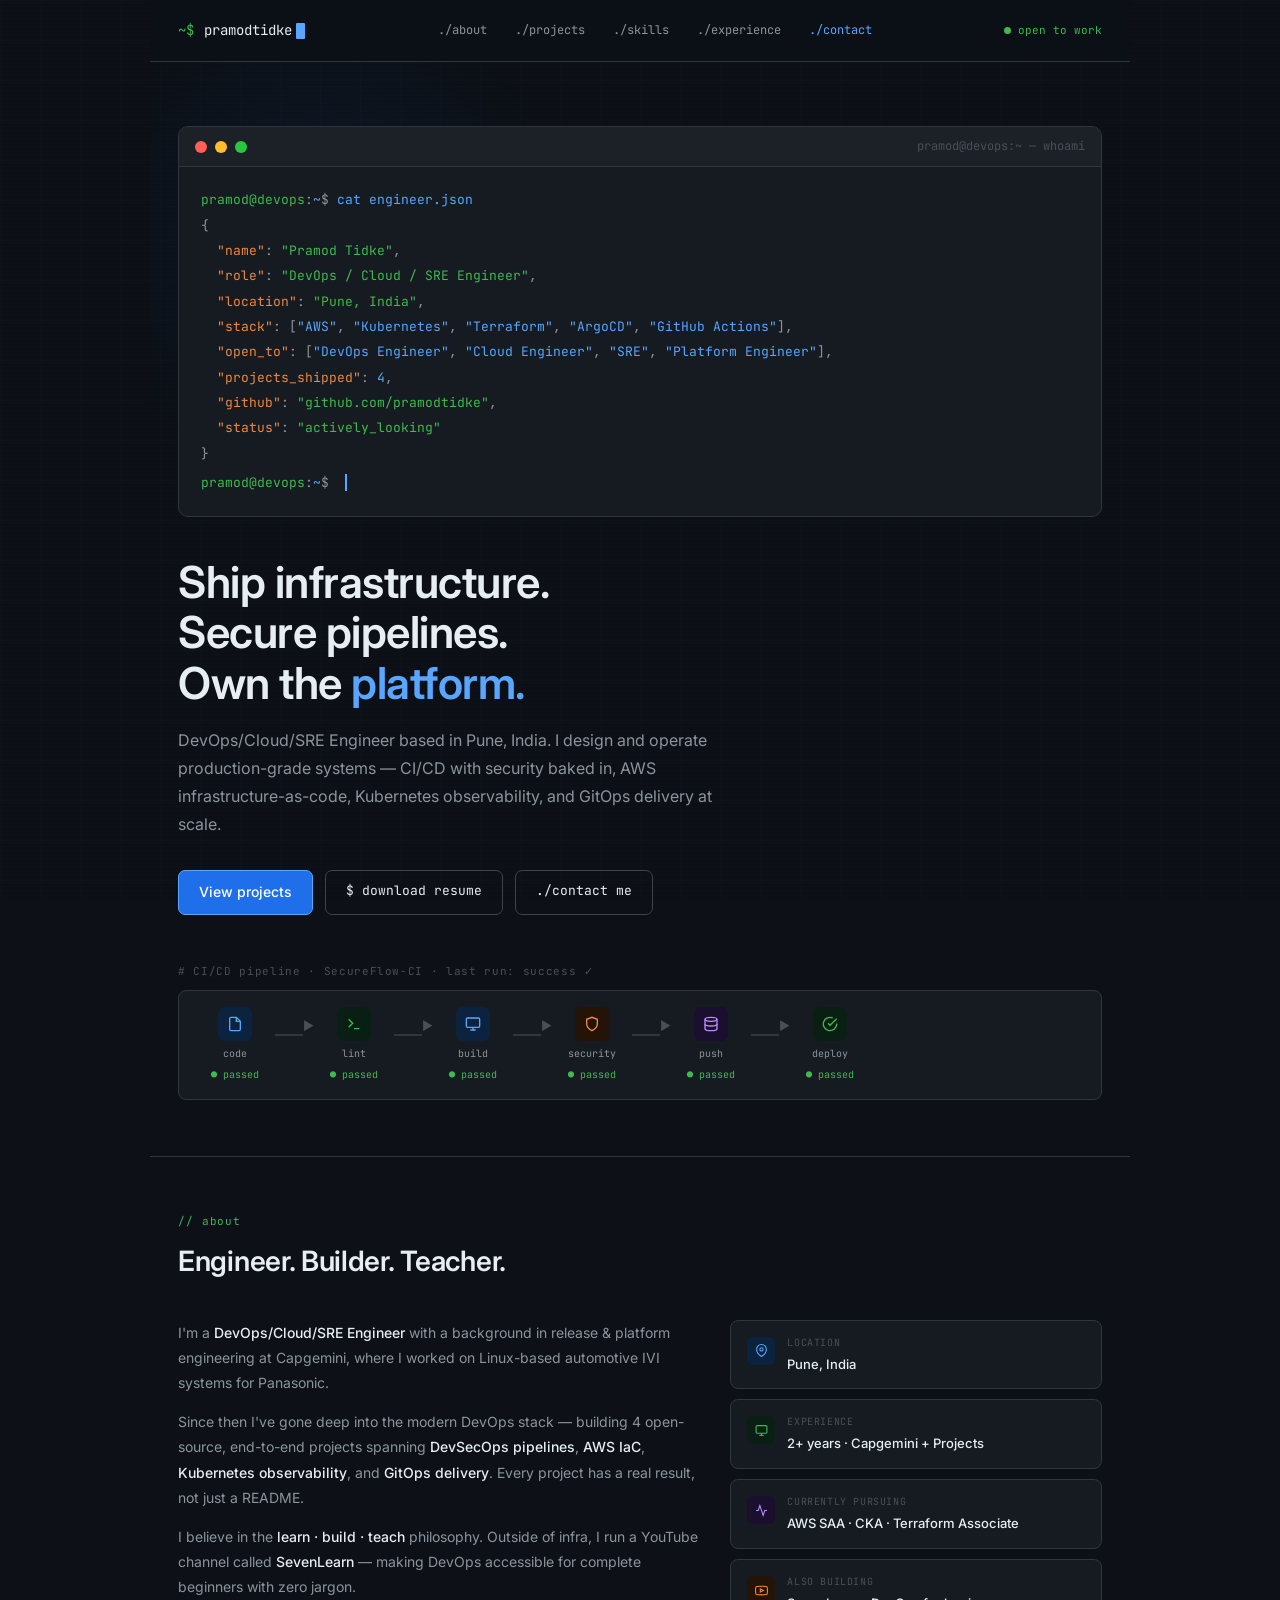
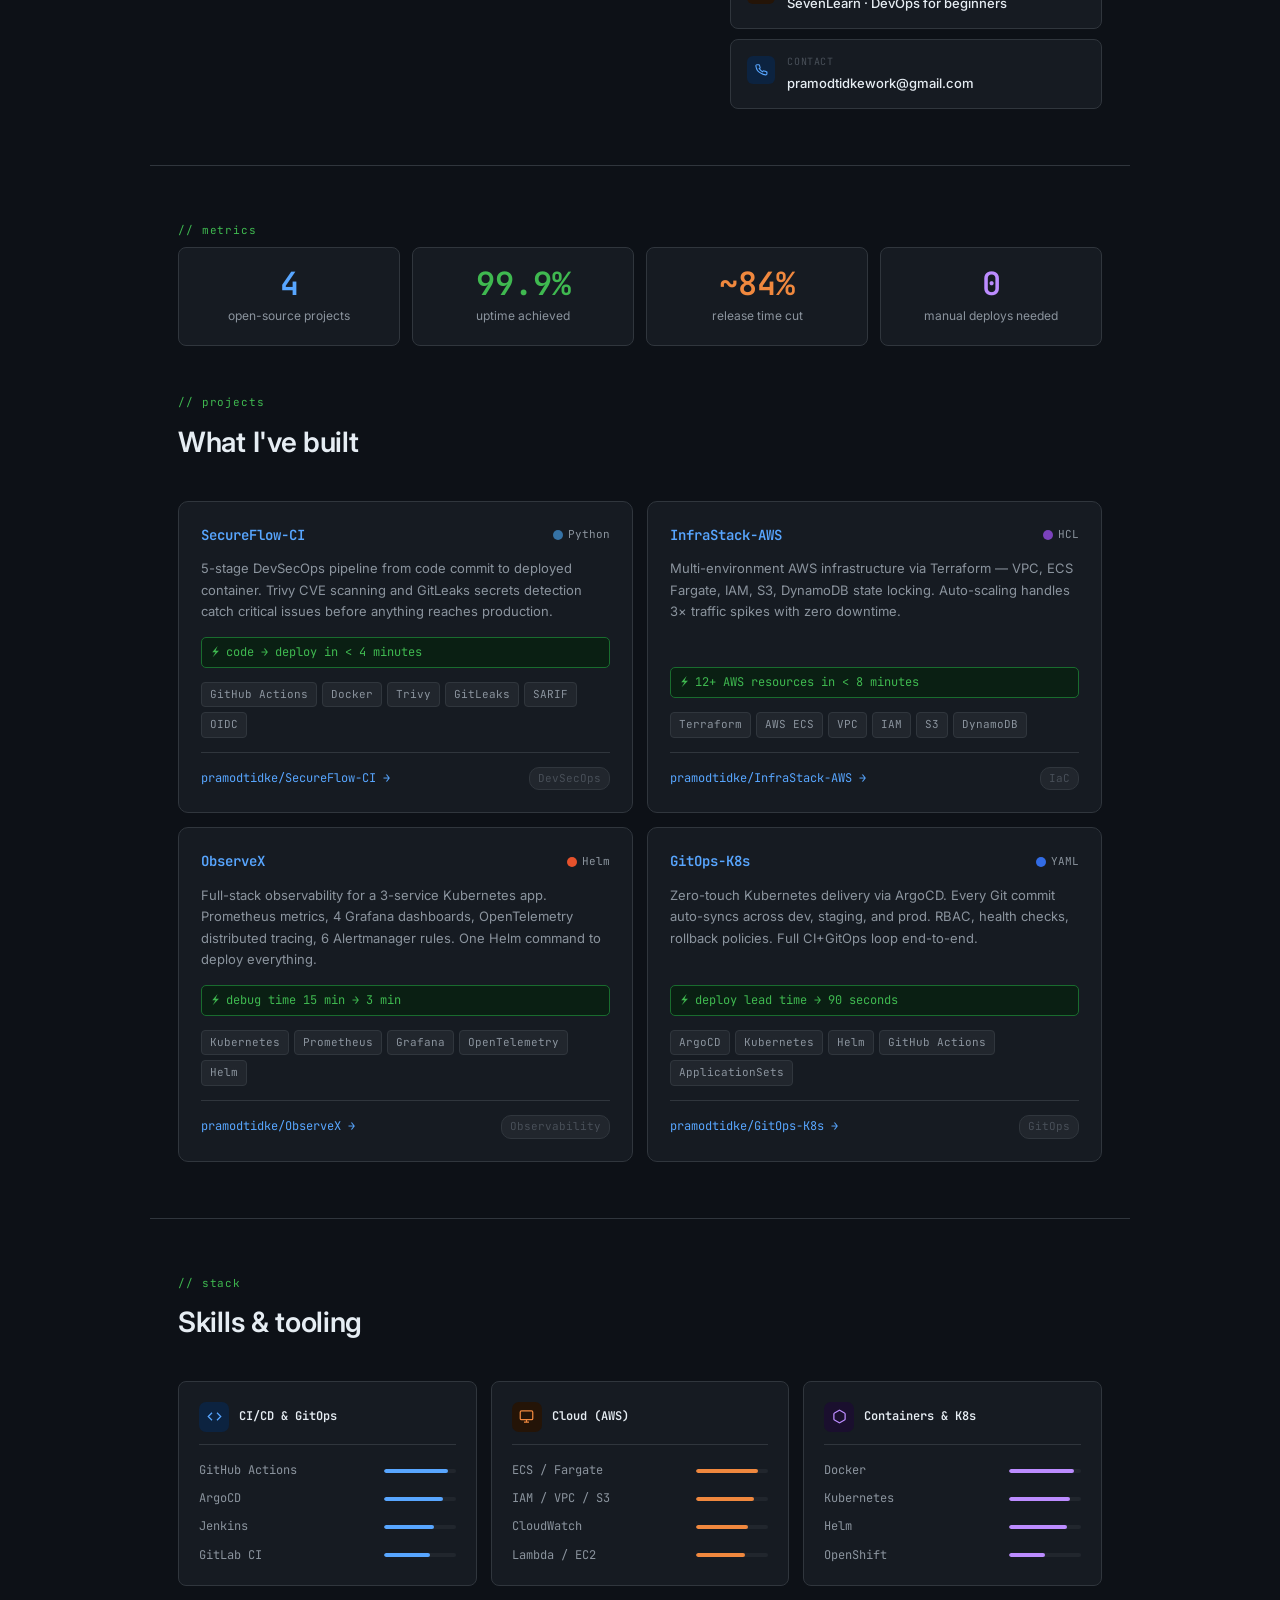
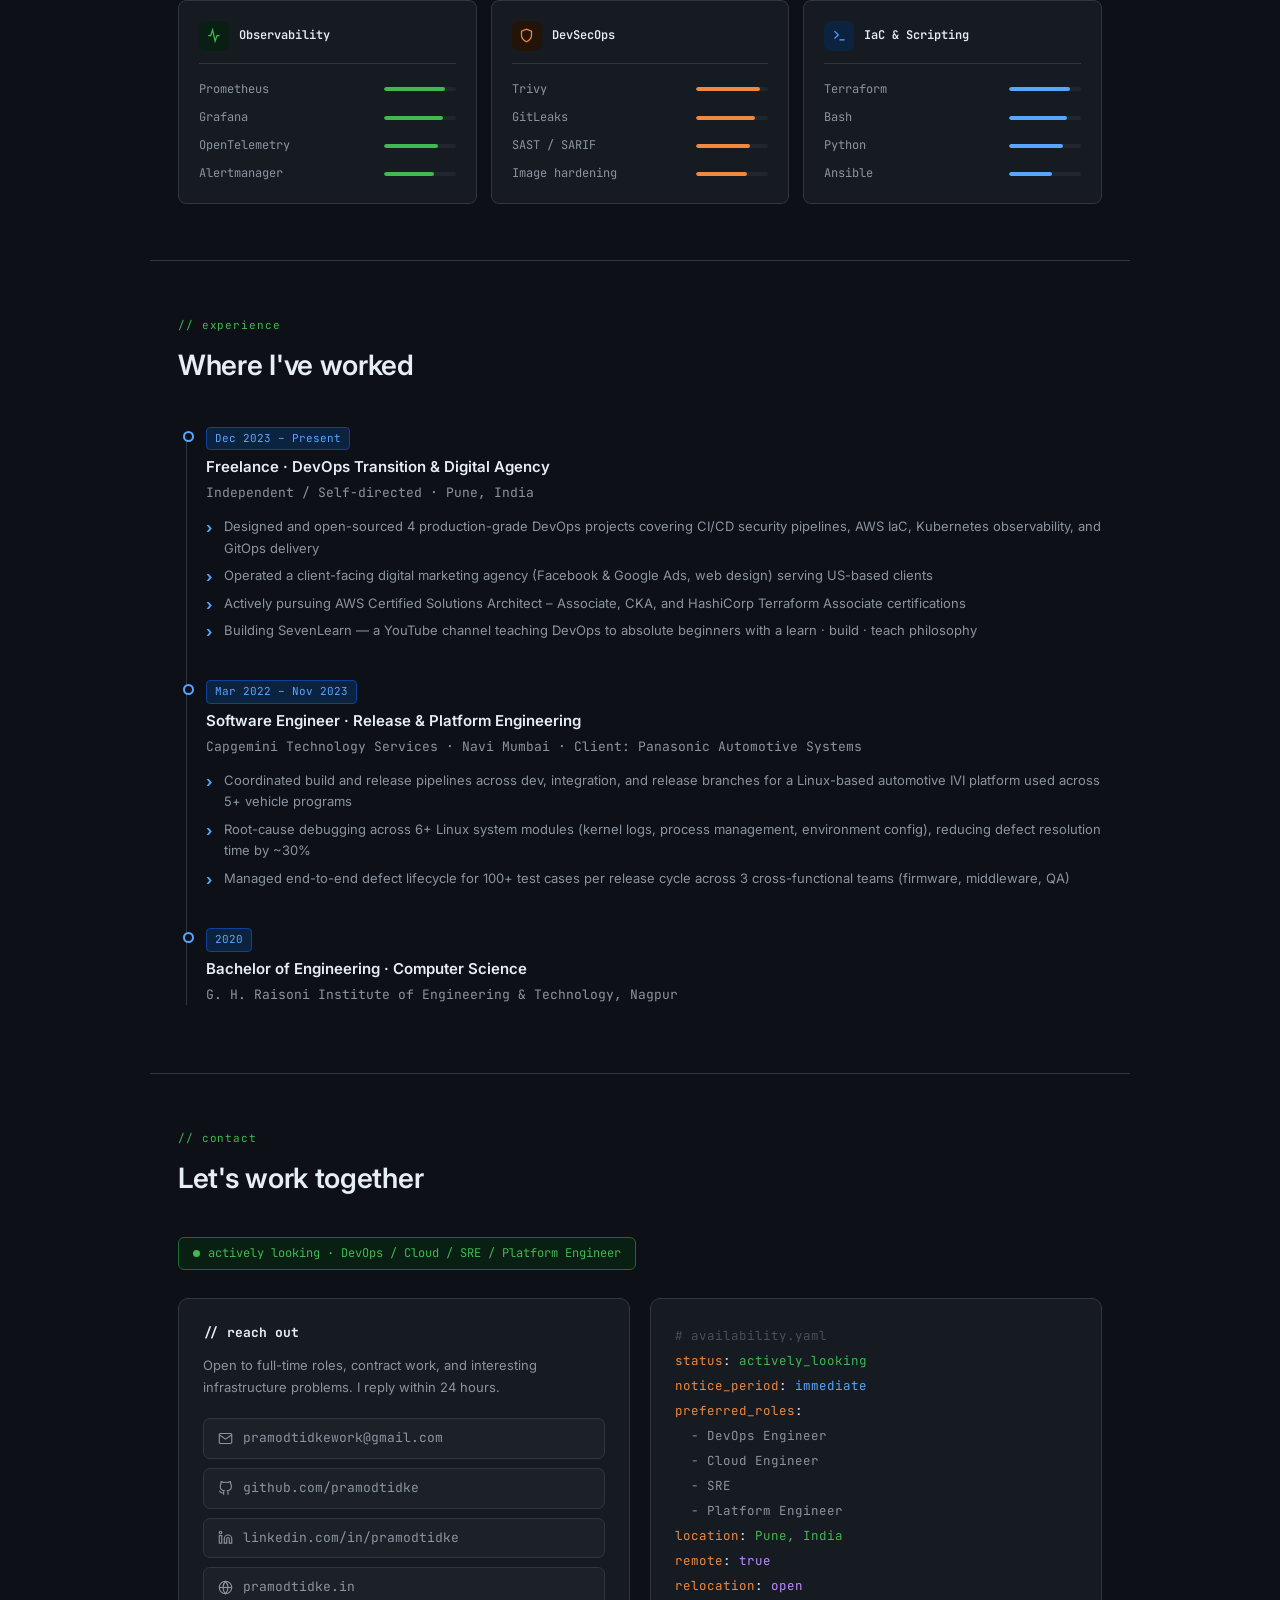
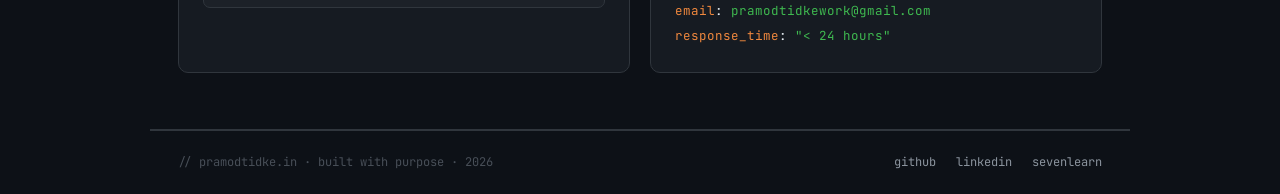
==== commit f08bd60b: "PT: Resume added" ====
--- a/index.html
+++ b/index.html
@@ -1325,9 +1325,9 @@
           <svg viewBox="0 0 24 24" fill="none" stroke="currentColor" stroke-width="1.8"><path d="M9 19c-5 1.5-5-2.5-7-3m14 6v-3.87a3.37 3.37 0 0 0-.94-2.61c3.14-.35 6.44-1.54 6.44-7A5.44 5.44 0 0 0 20 4.77 5.07 5.07 0 0 0 19.91 1S18.73.65 16 2.48a13.38 13.38 0 0 0-7 0C6.27.65 5.09 1 5.09 1A5.07 5.07 0 0 0 5 4.77a5.44 5.44 0 0 0-1.5 3.78c0 5.42 3.3 6.61 6.44 7A3.37 3.37 0 0 0 9 18.13V22"/></svg>
           github.com/pramodtidke
         </a>
-        <a class="clink" href="https://linkedin.com/in/pramod-tidke" target="_blank">
+        <a class="clink" href="https://linkedin.com/in/pramodtidke" target="_blank">
           <svg viewBox="0 0 24 24" fill="none" stroke="currentColor" stroke-width="1.8"><path d="M16 8a6 6 0 0 1 6 6v7h-4v-7a2 2 0 0 0-2-2 2 2 0 0 0-2 2v7h-4v-7a6 6 0 0 1 6-6z"/><rect x="2" y="9" width="4" height="12"/><circle cx="4" cy="4" r="2"/></svg>
-          linkedin.com/in/pramod-tidke
+          linkedin.com/in/pramodtidke
         </a>
         <a class="clink" href="https://pramodtidke.in" target="_blank">
           <svg viewBox="0 0 24 24" fill="none" stroke="currentColor" stroke-width="1.8"><circle cx="12" cy="12" r="10"/><line x1="2" y1="12" x2="22" y2="12"/><path d="M12 2a15.3 15.3 0 0 1 4 10 15.3 15.3 0 0 1-4 10 15.3 15.3 0 0 1-4-10 15.3 15.3 0 0 1 4-10z"/></svg>
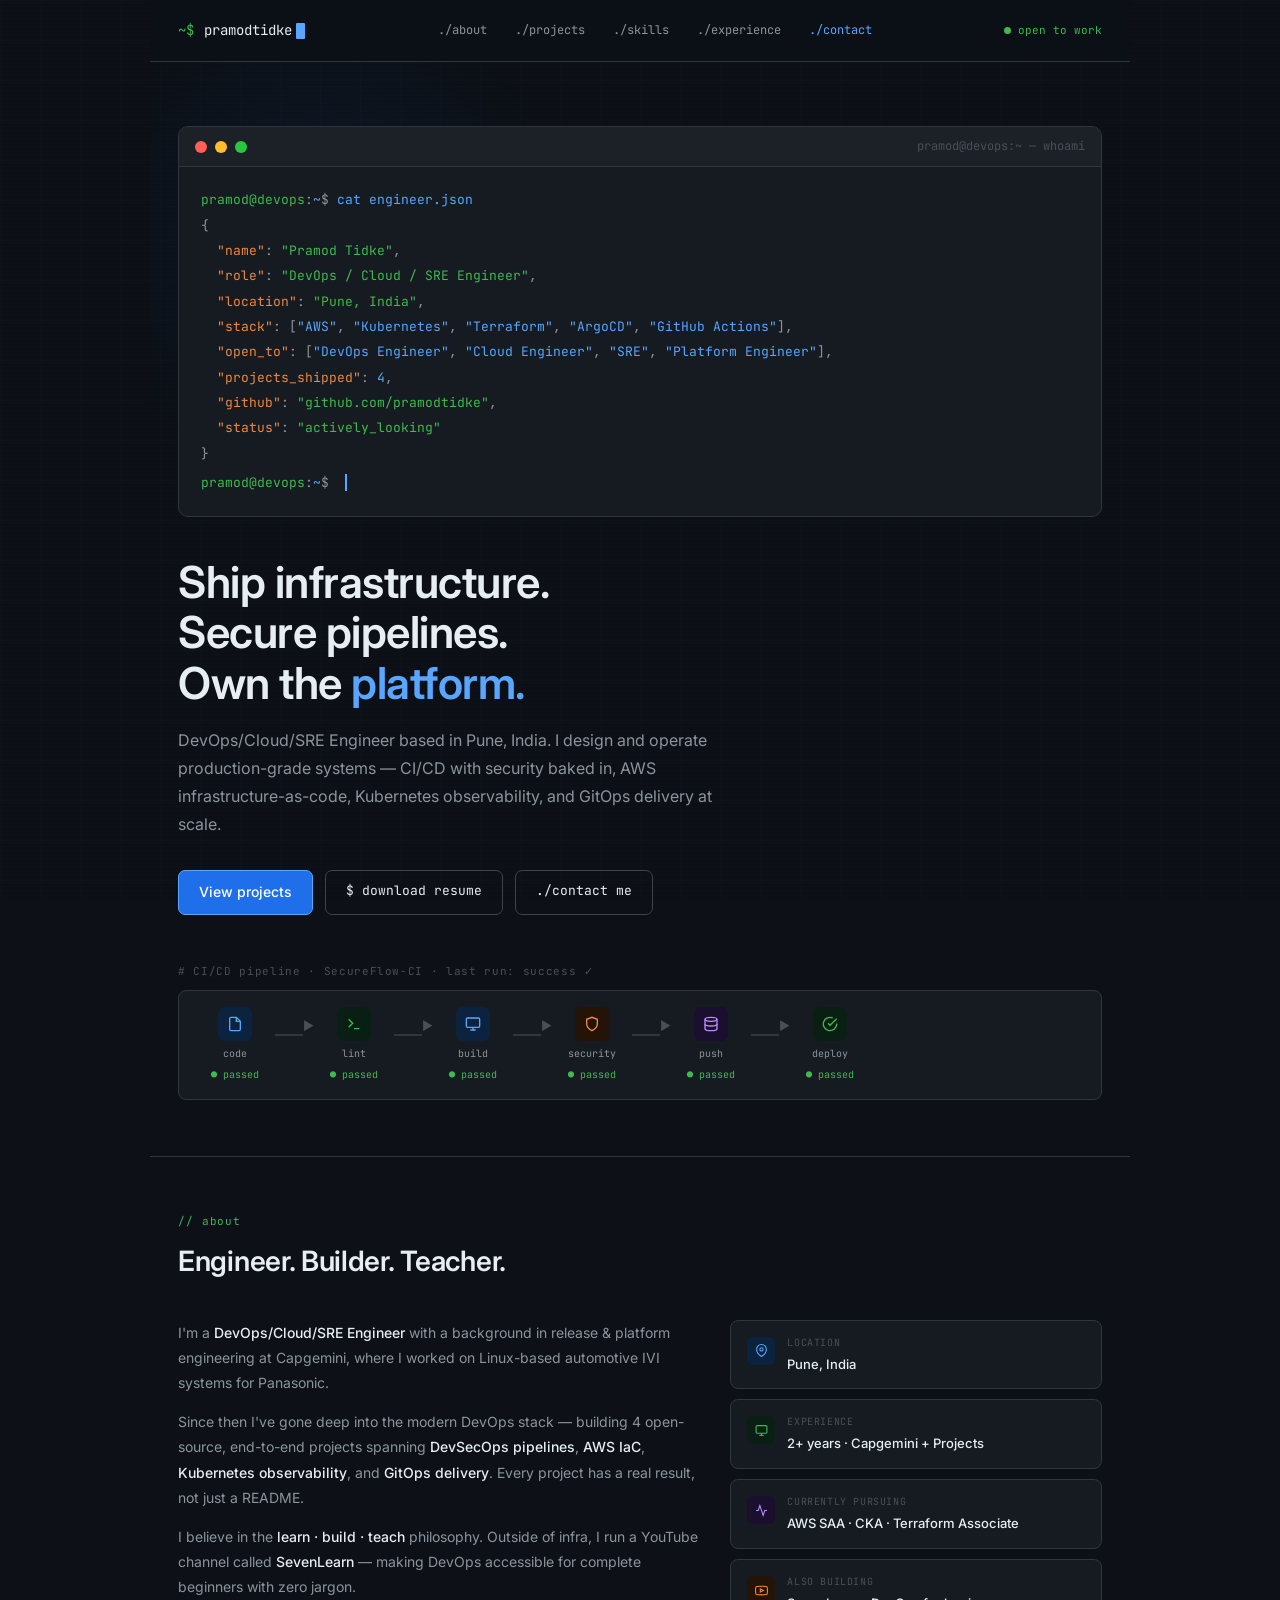
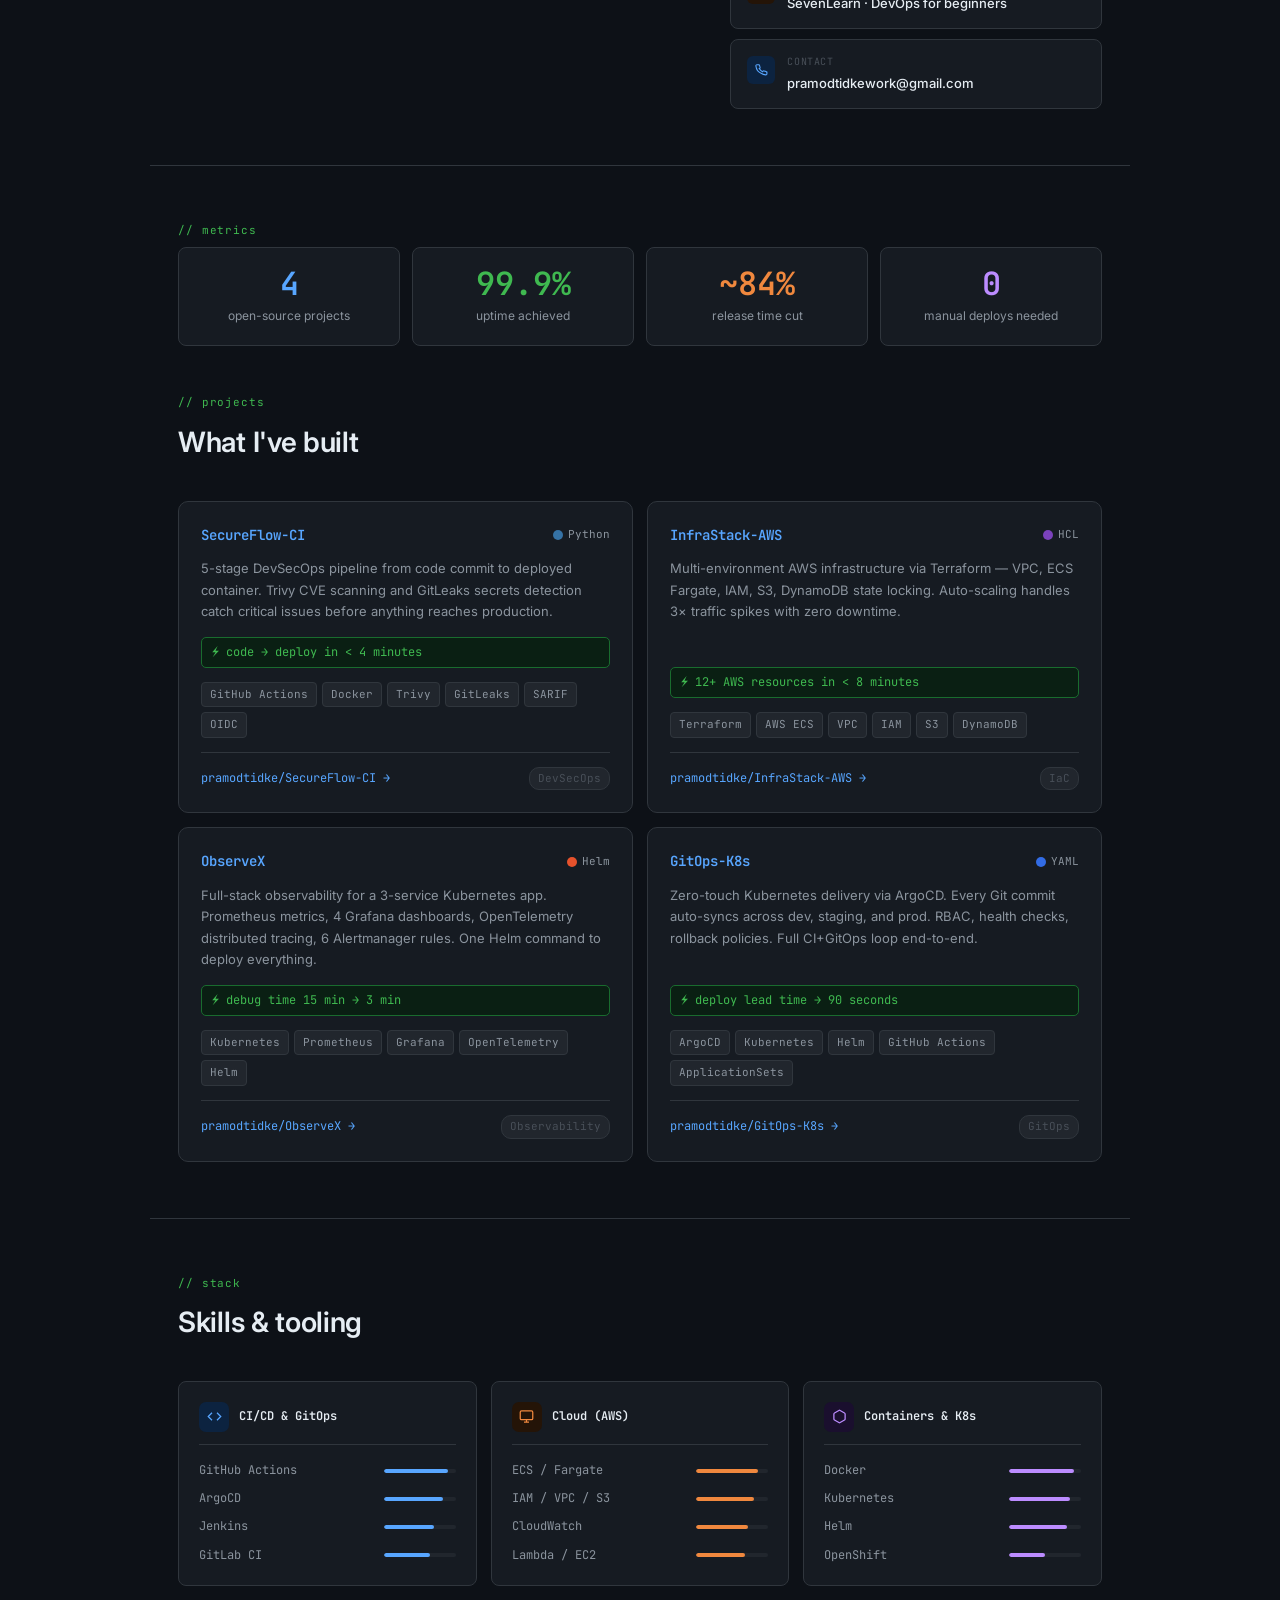
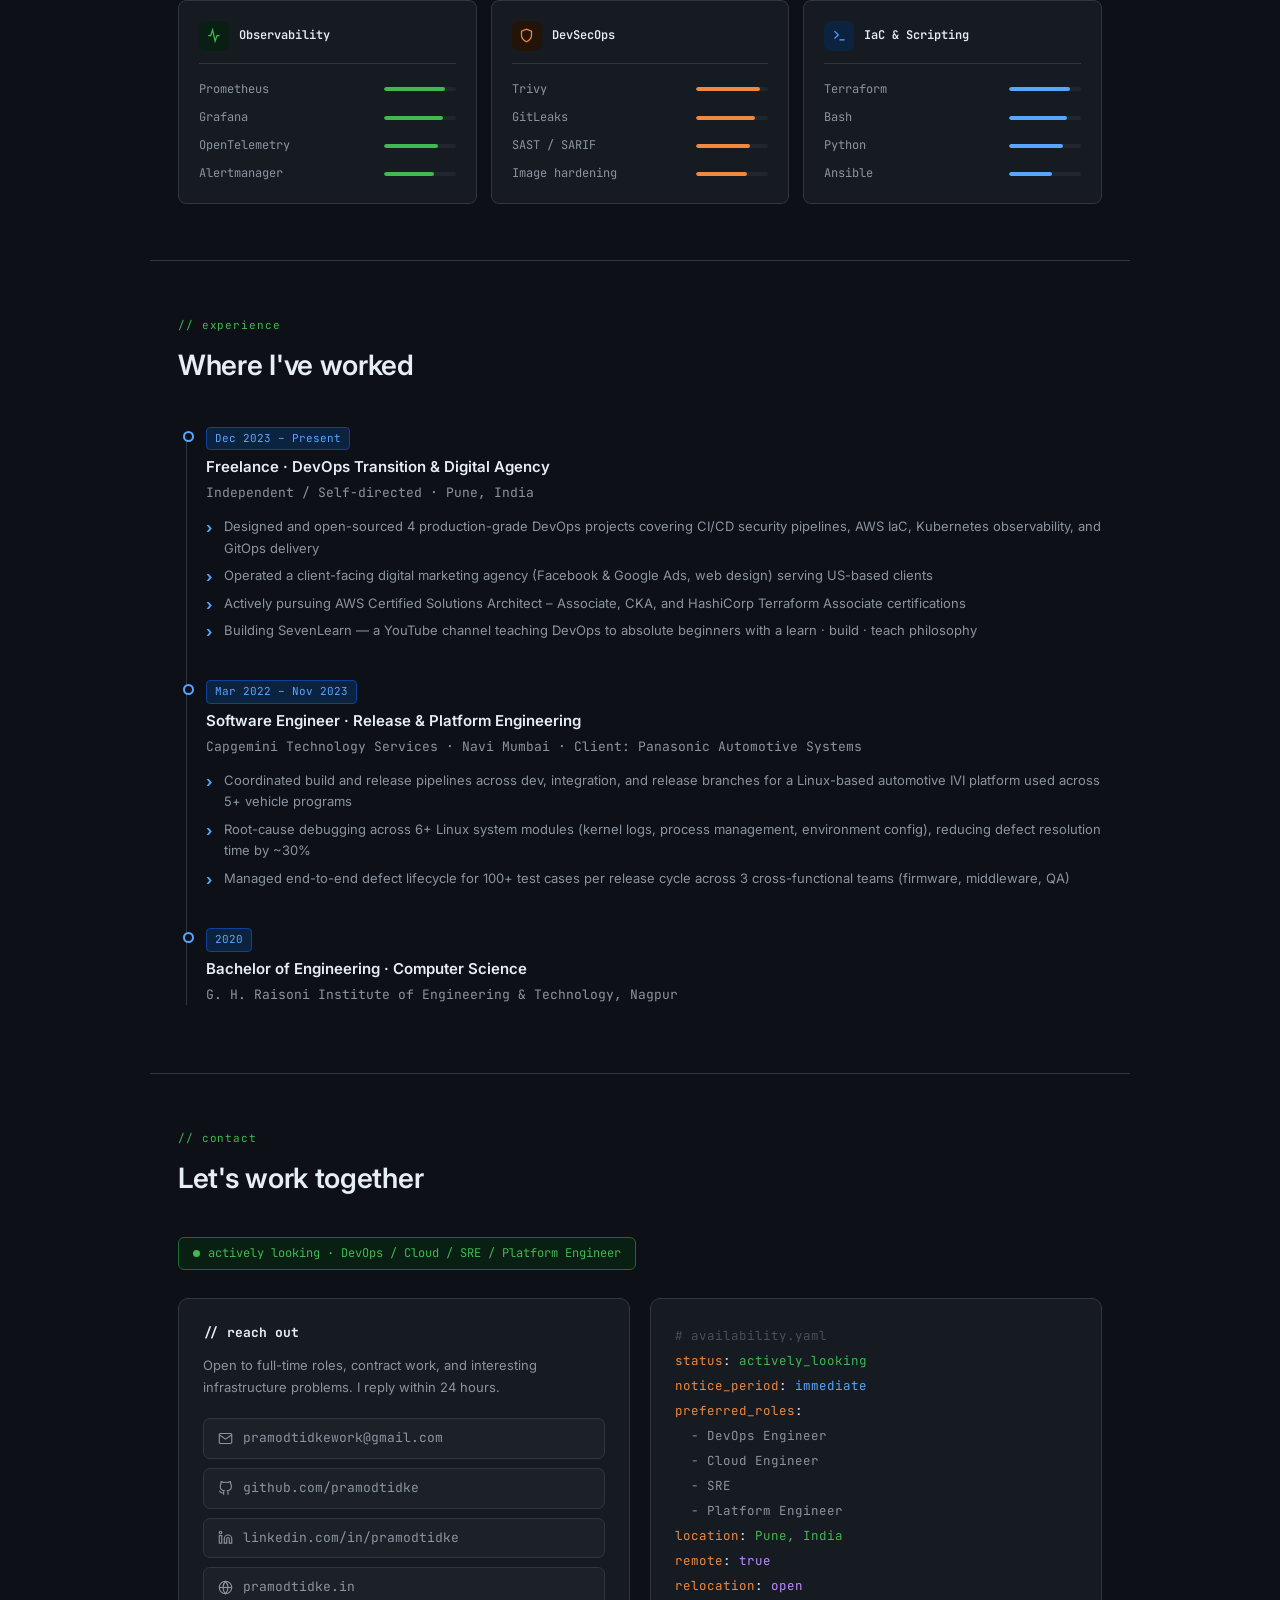
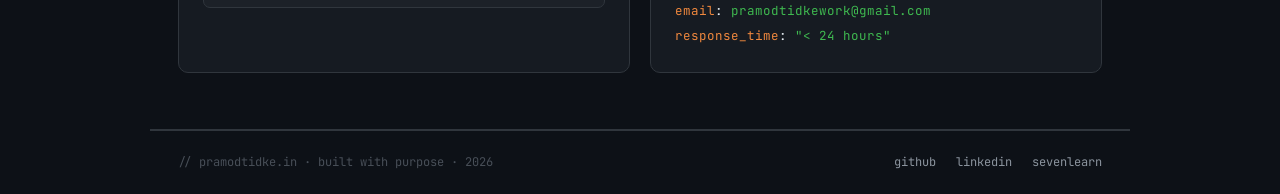
==== commit cfae541b: "PT: added resume" ====
--- a/index.html
+++ b/index.html
@@ -936,7 +936,7 @@
   </p>
   <div class="hero-btns">
     <a class="btn-primary" href="#projects">View projects</a>
-    <a class="btn-outline" href="pramod_tidke_resume.pdf" download>$ download resume</a>
+    <a class="btn-outline" href="Pramod_Tidke_Resume.pdf" download>$ download resume</a>
     <a class="btn-outline" href="#contact">./contact me</a>
   </div>
 
